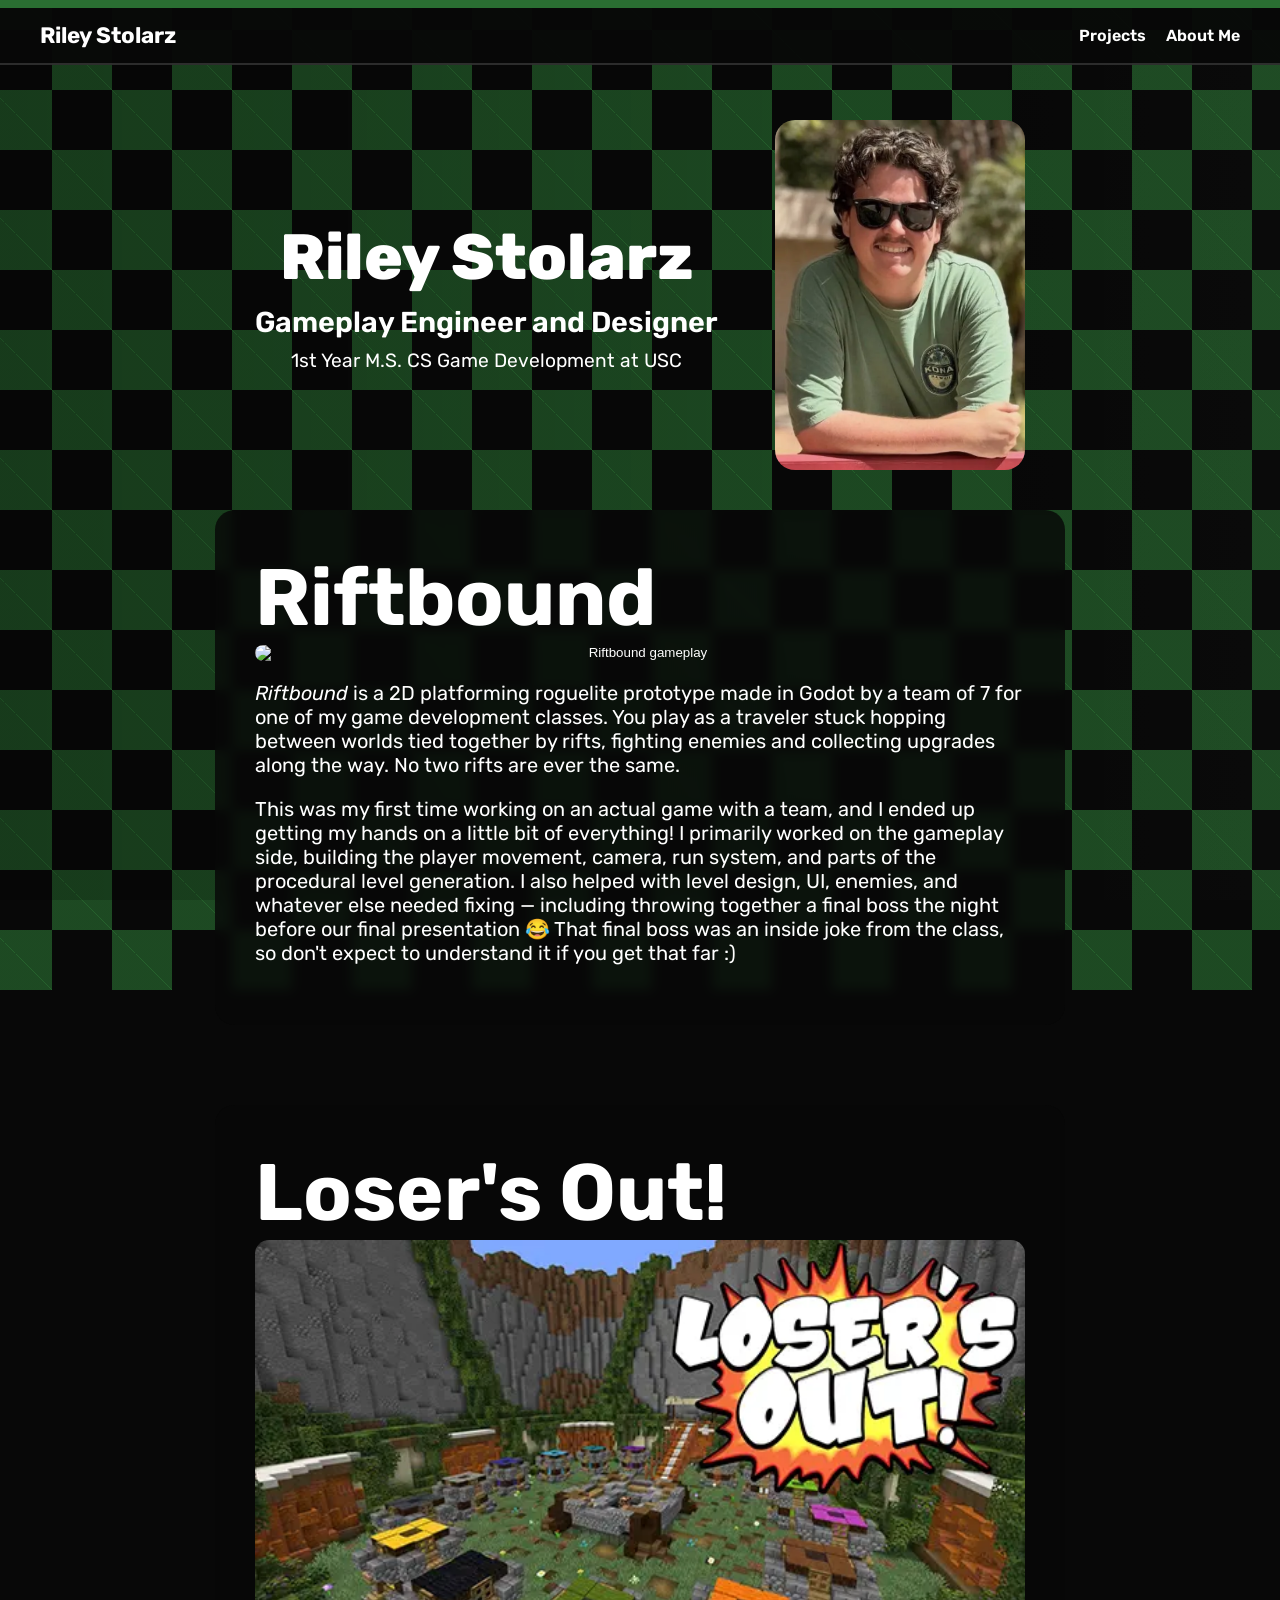
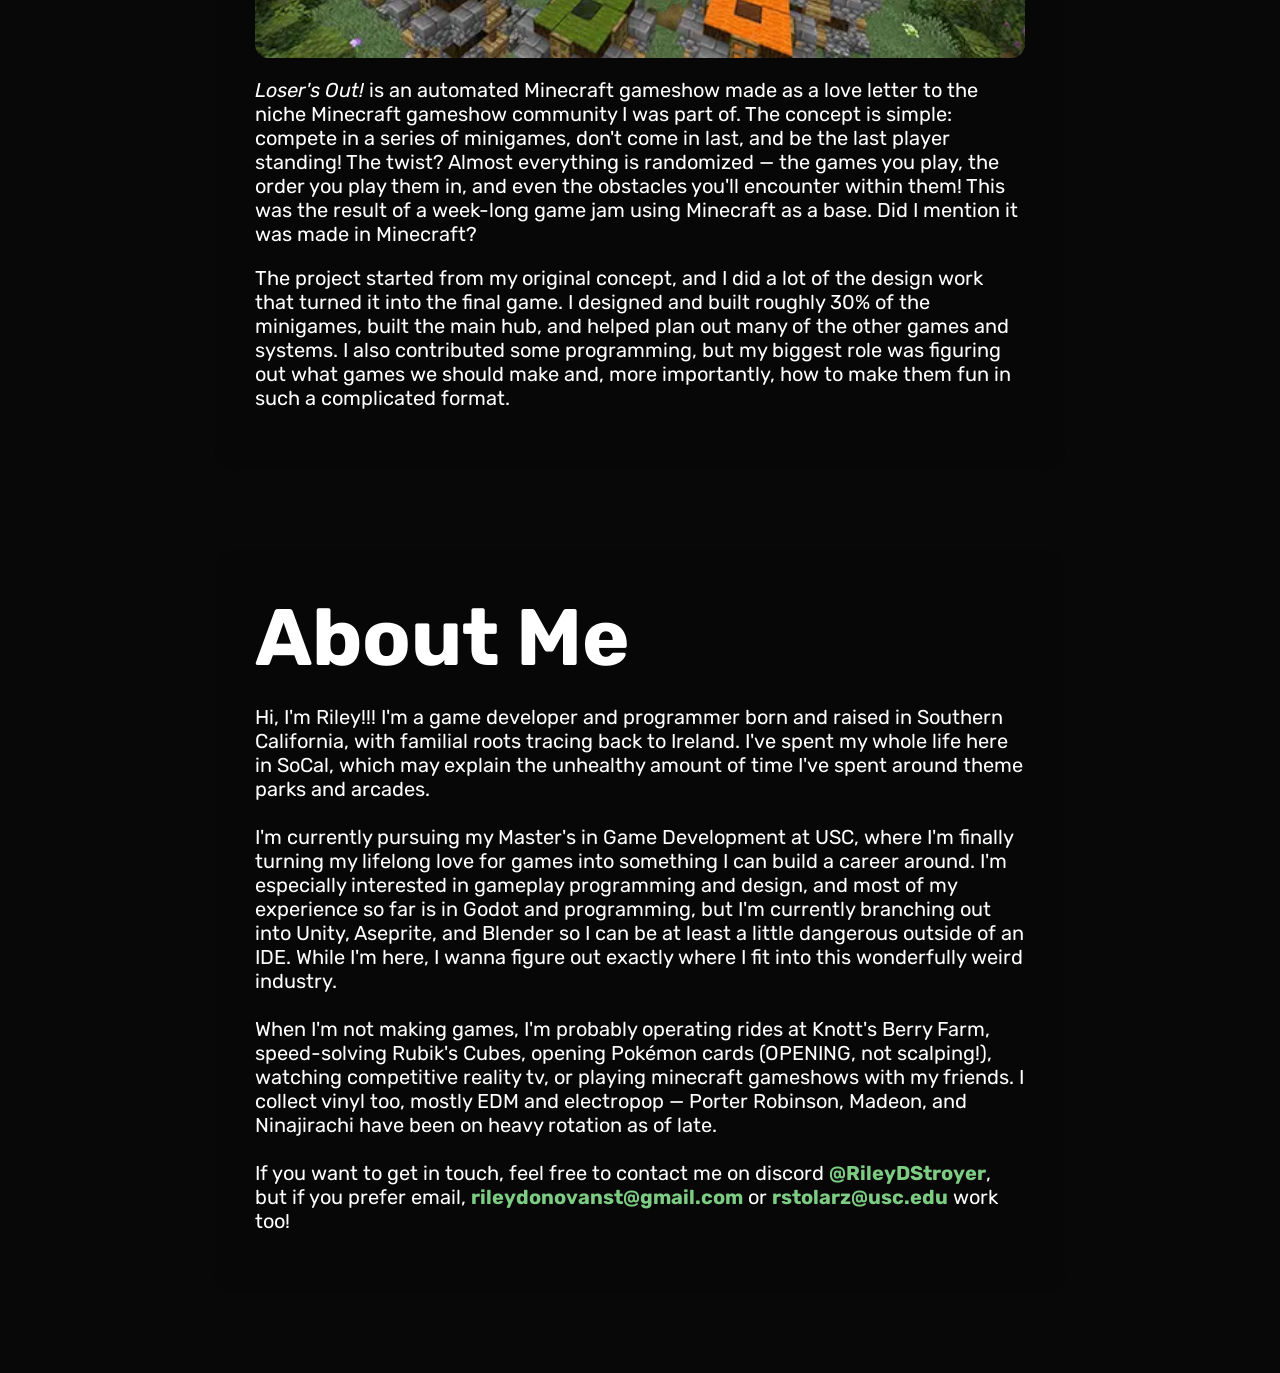
==== index.html @ 898d5536 "Portfolio v1.0 The Start of Something Great." ====
<!DOCTYPE html>
<html lang="en">
<head>
    <meta charset="UTF-8">
    <meta name="viewport" content="width=device-width, initial-scale=1.0">
    <title>Riley Stolarz | Game Developer</title>
    <link rel="icon" type="image/gif" href="images/Cube.gif">
    <link rel="preconnect" href="https://fonts.googleapis.com">
    <link rel="preconnect" href="https://fonts.gstatic.com" crossorigin>
    <link href="https://fonts.googleapis.com/css2?family=Rubik:ital,wght@0,300..900;1,300..900&display=swap" rel="stylesheet">
    <link rel="stylesheet" href="style.css">
</head>
<body>
    <header id="site-header">
    <div class="top-bar">
        <div class="top-bar-name">Riley Stolarz</div>

        <nav>
            <a href="#projects">Projects</a>
            <a href="#about">About Me</a>
        </nav>
    </div>

    <div class="hero-header">
        <div class="hero-text">
            <h1>Riley Stolarz</h1>

            <h2>Gameplay Engineer and Designer</h2>

            <p>
                1st Year M.S. CS Game Development at USC
            </p>
        </div>

        <img
            class="hero-image"
            src="images/RileyPhoto.png"
            alt="Photo of Riley"
        >
    </div>
</header>
    <main>
        <section id="projects">
        <section id="riftbound">
            <h2>Riftbound</h2>
            <div class="project-media" id="riftbound-media">
                <button
                    class="project-image-button"
                    id="riftbound-play"
                    type="button"
                    aria-label="Play Riftbound"
                >
                    <img
                        src="images/RB_GameplayLoopSpeedUp.gif"
                        alt="Riftbound gameplay"
                    >

                    <span class="project-image-overlay">
                        ▶ Play Riftbound
                    </span>
                </button>
            </div>
            <p>
                <em>Riftbound</em> is a 2D platforming roguelite prototype made in
            Godot by a team of 7 for one of my game development classes. 
            You play as a traveler stuck hopping between worlds tied together by rifts,
            fighting enemies and collecting upgrades along the way. No two rifts are ever the same.
            </p>

            <p>
                This was my first time working on an actual game with a team, 
                and I ended up getting my hands on a little bit of everything! 
                I primarily worked on the gameplay side, building the player movement, camera, 
                run system, and parts of the procedural level generation. I also helped with 
                level design, UI, enemies, and whatever else needed fixing — including 
                throwing together a final boss the night before our final presentation 😂
                That final boss was an inside joke from the class, so don't expect to understand it if you get that far :)
            </p>
        </section>
        <section id="losersout">
            <h2>Loser's Out!</h2>
            <a
                class="project-image-button"
                href="https://trial.stickypiston.co/map/losersout"
                target="_blank"
                rel="noopener noreferrer"
                aria-label="Play Loser's Out on StickyPiston"
            >
                <img
                    src="images/losersout.webp"
                    alt="Loser's Out main hub"
                >

                <span class="project-image-overlay">
                    ▶ Play Loser's Out
                </span>
            </a>
            <p>
                <em>Loser's Out!</em> is an automated Minecraft gameshow made as a 
                love letter to the niche Minecraft gameshow community I was part of. 
                The concept is simple: compete in a series of minigames, don't come in last,
                and be the last player standing! The twist? Almost everything is randomized 
                — the games you play, the order you play them in, and even the obstacles you'll 
                encounter within them! This was the result of a week-long game jam using Minecraft
                as a base. Did I mention it was made in Minecraft?
            </p>

            <p>
                The project started from my original concept, and I did a lot of the design 
                work that turned it into the final game. I designed and built roughly 30% 
                of the minigames, built the main hub, and helped plan out many of the other 
                games and systems. I also contributed some programming, but my biggest role 
                was figuring out what games we should make and, more importantly, how to 
                make them fun in such a complicated format.
            </p>
        </section>
        </section>
        <section id="about">
            <h2>About Me</h2>
            <p>Hi, I'm Riley!!! I'm a game developer and programmer born and raised
                in Southern California, with familial roots tracing back to Ireland.
                I've spent my whole life here in SoCal, which may explain the unhealthy
                amount of time I've spent around theme parks and arcades.
                <br><br>
                I'm currently pursuing my Master's in Game Development at USC, where I'm
                finally turning my lifelong love for games into something I can build a career around. 
                I'm especially interested in gameplay programming and design, and most of 
                my experience so far is in Godot and programming, but I'm currently branching out 
                into Unity, Aseprite, and Blender so I can be at least a little dangerous outside of an IDE. 
                While I'm here, I wanna figure out exactly where I fit into this wonderfully weird industry.
                <br><br>
                When I'm not making games, I'm probably operating rides at Knott's Berry Farm,
                speed-solving Rubik's Cubes, opening Pokémon cards (OPENING, not scalping!), 
                watching competitive reality tv, or playing minecraft gameshows with my friends. 
                I collect vinyl too, mostly EDM and electropop — Porter Robinson, Madeon, and 
                Ninajirachi have been on heavy rotation as of late.
                <br><br>
                If you want to get in touch, feel free to contact me on discord 
                <span class="contact">@RileyDStroyer</span>,
                but if you prefer email, 
                <a class="contact" href="mailto:rileydonovanst@gmail.com">rileydonovanst@gmail.com</a> or 
                <a class="contact" href="mailto:rstolarz@usc.edu">rstolarz@usc.edu</a> 
                work too!
            </p>
        </section>
    </main>
    <script src="script.js"></script>
</body>
</html>
---- style.css ----
#riftbound iframe {
    display: block;
    max-width: 100%;
    margin: 20px auto;
    border: none;
}

body {
    margin: 0;
    min-height: 100vh;
    color: white;
    background: #080808;
    font-family: "Rubik", sans-serif;
    font-weight: 400;
    font-size: 1.25rem;
}

h1 {
    font-weight: 800;
    font-size: 5rem;
    align-self: center;
}

h2 {
    font-weight: 700;
    font-size: 5rem;
    align-self: center;
    margin: 0;
}

#site-header {
    position: relative;
}

.top-bar {
    position: fixed;
    top: 0;
    left: 0;
    right: 0;

    z-index: 1000;

    display: flex;
    justify-content: space-between;
    align-items: center;

    padding: 14px 40px;

    background: rgba(8, 8, 8, 0.95);
    border-top: 8px solid #2a6e32;
    border-bottom: 2px solid rgba(255, 255, 255, 0.15);
}

.top-bar-name {
    font-size: 1.4rem;
    font-weight: 700;
}

.top-bar nav {
    display: flex;
    gap: 20px;
}

.top-bar nav a {
    color: white;
    text-decoration: none;

    font-weight: 600;
    font-size: 1rem;
}

.hero-header {
    max-width: 850px;
    width: calc(100% - 80px);
    margin: 80px auto 0;
    padding: 40px;

    display: flex;
    justify-content: space-between;
    align-items: center;
    gap: 50px;

    box-sizing: border-box;
}

.hero-text {
    margin: 0;
    text-align: center;
}

.hero-text h1 {
    margin: 0 0 10px;

    font-size: 4rem;
    font-weight: 800;
}

.hero-text h2 {
    margin: 0 0 10px;

    font-size: 1.8rem;
    font-weight: 600;
}

.hero-text p {
    margin: 0;

    font-size: 1.2rem;
}

.hero-image {
    width: 250px;
    height: 350px;

    object-fit: cover;
    border-radius: 20px;

    margin: 0;
}

body::before {
    content: "";
    position: fixed;
    inset: -10%;

    background-image:
        linear-gradient(
            45deg,
            rgba(42, 110, 50, 0.65) 25%,
            transparent 25%,
            transparent 75%,
            rgba(42, 110, 50, 0.65) 75%
        ),
        linear-gradient(
            45deg,
            rgba(42, 110, 50, 0.65) 25%,
            transparent 25%,
            transparent 75%,
            rgba(42, 110, 50, 0.65) 75%
        );

    background-size: 120px 120px;
    background-position: 0 0, 60px 60px;

    z-index: -1;

    animation: checker-wave 8s ease-in-out infinite alternate;
}

body::after {
    content: "";
    position: fixed;
    inset: 0;

    background:
        linear-gradient(
            90deg,
            rgba(0, 0, 0, 0.20),
            transparent 25%,
            rgba(255, 255, 255, 0.04) 50%,
            transparent 75%,
            rgba(0, 0, 0, 0.20)
        );

    background-size: 300% 100%;
    animation: light-wave 7s ease-in-out infinite;

    pointer-events: none;
    z-index: -1;
}

@keyframes checker-wave {
    0% {
        transform:
            translate3d(-1%, 0, 0)
            skewY(-1deg)
            scale(1.05);
    }

    50% {
        transform:
            translate3d(1%, -0.5%, 0)
            skewY(1deg)
            scale(1.06);
    }

    100% {
        transform:
            translate3d(-0.5%, 0.5%, 0)
            skewY(-0.5deg)
            scale(1.05);
    }
}

@keyframes light-wave {
    0% {
        background-position: 0% 0%;
    }

    50% {
        background-position: 100% 0%;
    }

    100% {
        background-position: 0% 0%;
    }
}

#riftbound, #losersout, #about {
    max-width: 850px;
    width: calc(100% - 80px);
    margin: 80px auto;
    padding: 40px;

    background: rgba(8, 8, 8, 0.82);
    border-radius: 20px;
    backdrop-filter: blur(6px);

    box-sizing: border-box;
}

#riftbound {
    margin-top: 0;
}

.project-media {
    width: 100%;
}

.project-image-button {
    position: relative;
    display: block;
    width: 100%;
    padding: 0;

    border: none;
    background: none;
    cursor: pointer;

    overflow: hidden;
    border-radius: 14px;

    text-decoration: none;
    color: white;
}

.project-image-button img {
    display: block;
    width: 100%;
    height: auto;
}

.project-image-overlay {
    position: absolute;
    inset: 0;

    display: flex;
    align-items: center;
    justify-content: center;

    font-size: 2rem;
    font-weight: bold;

    background: rgba(0, 0, 0, 0.45);
    opacity: 0;

    transition: opacity 0.2s ease;
}

.project-image-button:hover .project-image-overlay {
    opacity: 1;
}

.riftbound-game {
    display: block;

    width: 100%;
    aspect-ratio: 16 / 9;

    border: none;
    border-radius: 14px;

    background: black;
}

.contact {
    color: #7dcc83;
    font-weight: 700;
    text-decoration: none;
}

a.contact:hover {
    text-decoration: underline;
}

nav a:hover {
    text-decoration: underline;
}
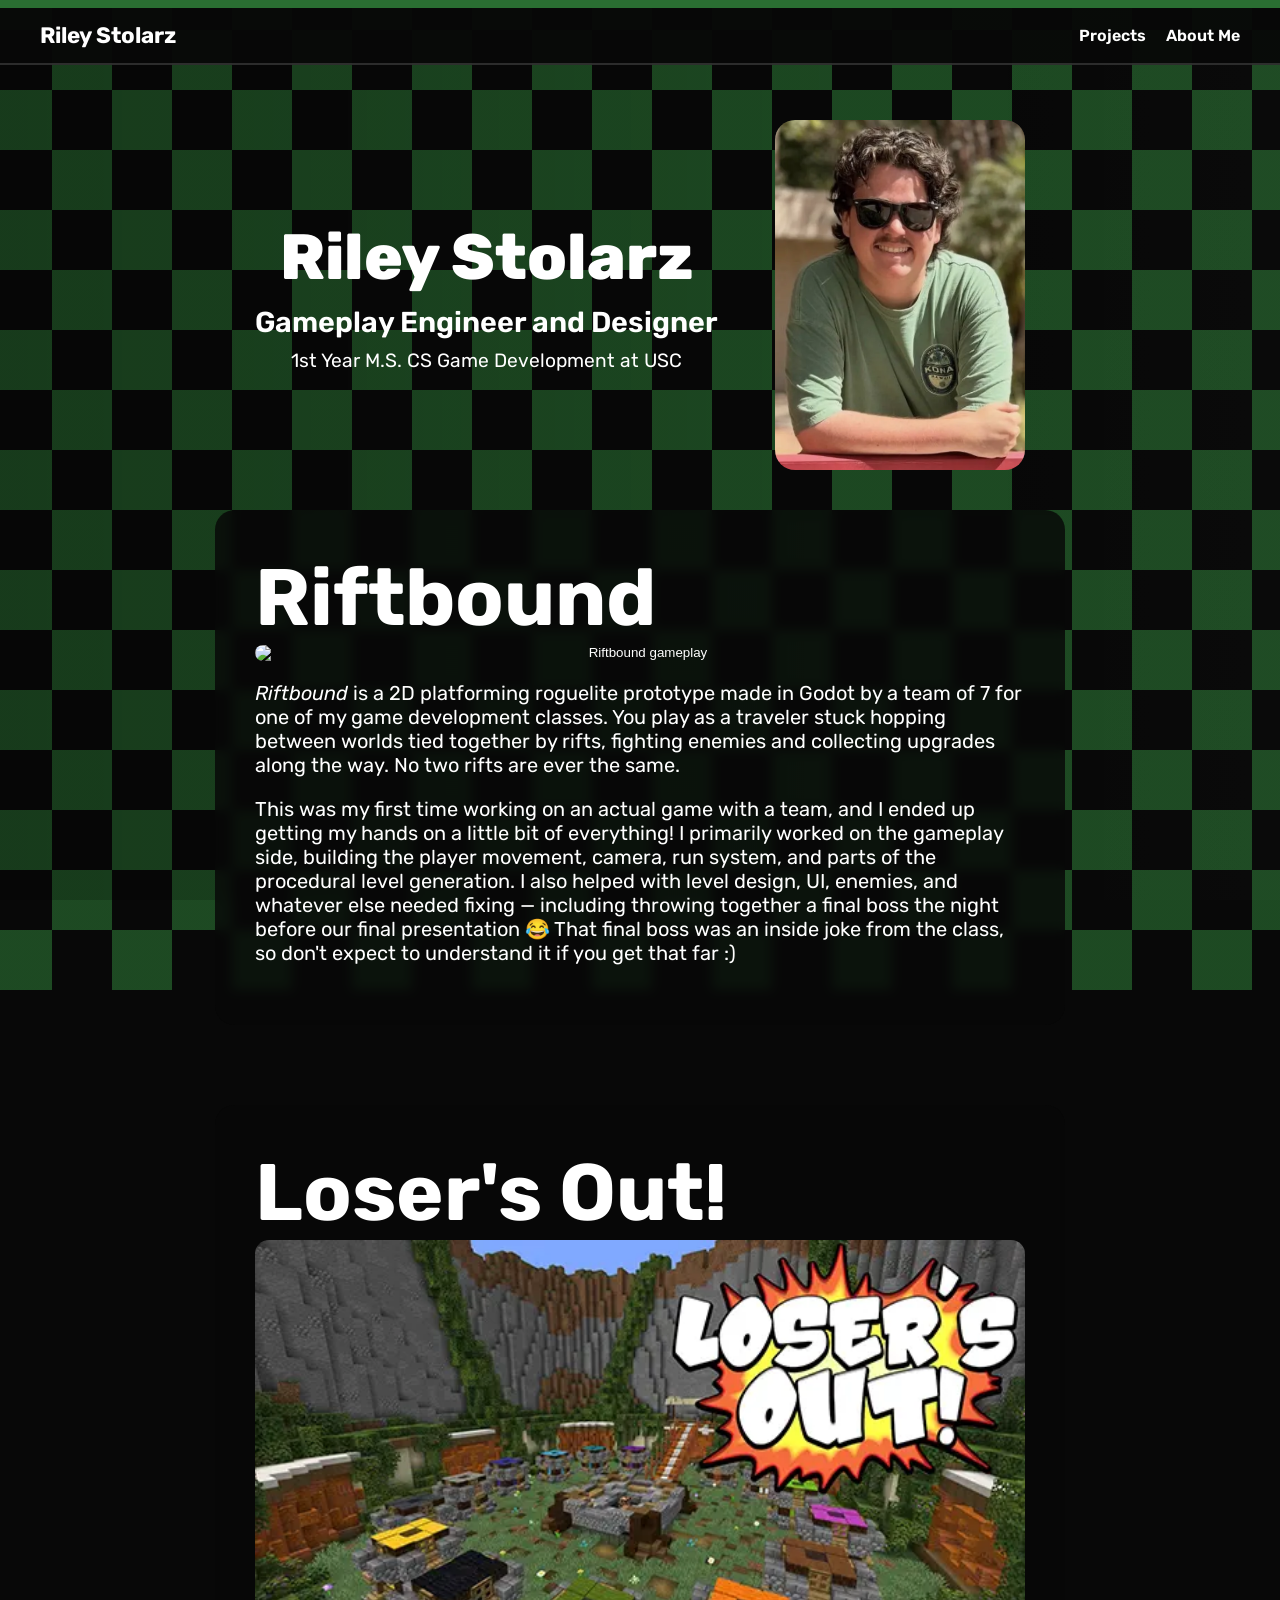
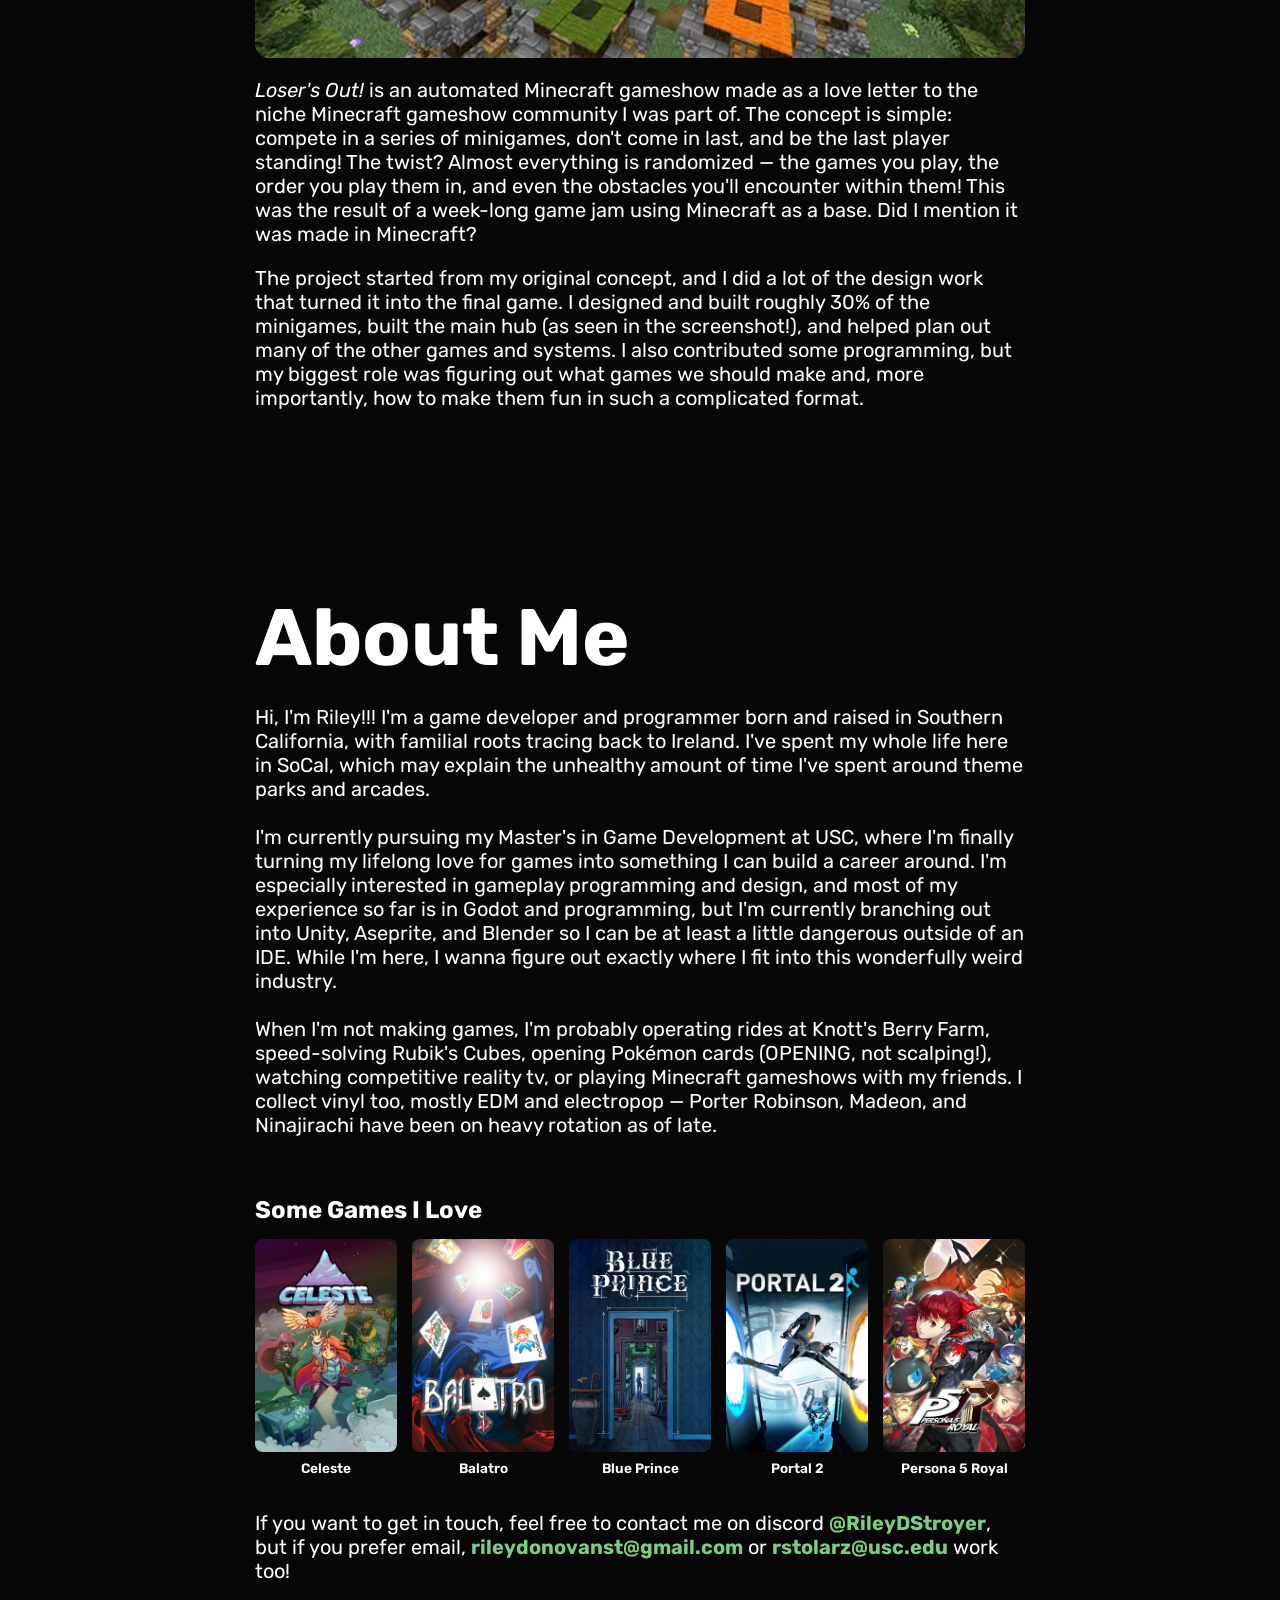
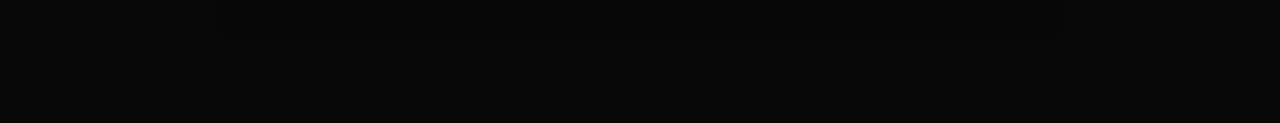
==== commit 044f0e0f: "Fixed Graphic Glitch w/ Background Also added a "Some Games I Love" section to give an idea what kin" ====
--- a/index.html
+++ b/index.html
@@ -108,10 +108,10 @@
             <p>
                 The project started from my original concept, and I did a lot of the design 
                 work that turned it into the final game. I designed and built roughly 30% 
-                of the minigames, built the main hub, and helped plan out many of the other 
-                games and systems. I also contributed some programming, but my biggest role 
-                was figuring out what games we should make and, more importantly, how to 
-                make them fun in such a complicated format.
+                of the minigames, built the main hub (as seen in the screenshot!), and helped 
+                plan out many of the other games and systems. I also contributed some programming, 
+                but my biggest role was figuring out what games we should make and, more importantly, 
+                how to make them fun in such a complicated format.
             </p>
         </section>
         </section>
@@ -131,10 +131,46 @@
                 <br><br>
                 When I'm not making games, I'm probably operating rides at Knott's Berry Farm,
                 speed-solving Rubik's Cubes, opening Pokémon cards (OPENING, not scalping!), 
-                watching competitive reality tv, or playing minecraft gameshows with my friends. 
+                watching competitive reality tv, or playing Minecraft gameshows with my friends. 
                 I collect vinyl too, mostly EDM and electropop — Porter Robinson, Madeon, and 
                 Ninajirachi have been on heavy rotation as of late.
                 <br><br>
+                <div class="game-shelf">
+            <h3>Some Games I Love</h3>
+
+            <div class="game-shelf-row">
+                <div class="game">
+                    <img src="images/games/Celeste.jpg" alt="Celeste">
+                    <span>Celeste</span>
+                </div>
+
+                <div class="game">
+                    <img src="images/games/Balatro.jpg" alt="Balatro">
+                    <span>Balatro</span>
+                </div>
+
+                <div class="game">
+                    <img src="images/games/BluePrince.jpg" alt="Blue Prince">
+                    <span>Blue Prince</span>
+                </div>
+
+                <div class="game">
+                    <img src="images/games/Portal2.png" alt="Portal 2">
+                    <span>Portal 2</span>
+                </div>
+
+                <div class="game">
+                    <img src="images/games/Persona5Royal.png" alt="Persona 5 Royal">
+                    <span>Persona 5 Royal</span>
+                </div>
+            </div>
+        </div>
+                
+                
+                
+                
+                
+                
                 If you want to get in touch, feel free to contact me on discord 
                 <span class="contact">@RileyDStroyer</span>,
                 but if you prefer email, 
--- a/style.css
+++ b/style.css
@@ -124,23 +124,14 @@
     inset: -10%;
 
     background-image:
-        linear-gradient(
-            45deg,
-            rgba(42, 110, 50, 0.65) 25%,
-            transparent 25%,
-            transparent 75%,
-            rgba(42, 110, 50, 0.65) 75%
-        ),
-        linear-gradient(
-            45deg,
-            rgba(42, 110, 50, 0.65) 25%,
-            transparent 25%,
-            transparent 75%,
-            rgba(42, 110, 50, 0.65) 75%
-        );
+    conic-gradient(
+        rgba(42, 110, 50, 0.65) 25%,
+        transparent 0 50%,
+        rgba(42, 110, 50, 0.65) 0 75%,
+        transparent 0
+    );
 
     background-size: 120px 120px;
-    background-position: 0 0, 60px 60px;
 
     z-index: -1;
 
@@ -295,4 +286,41 @@
 
 nav a:hover {
     text-decoration: underline;
+}
+
+.game-shelf {
+    margin: 35px 0;
+}
+
+.game-shelf h3 {
+    margin-bottom: 15px;
+    font-size: 1.5rem;
+}
+
+.game-shelf-row {
+    display: flex;
+    gap: 15px;
+}
+
+.game {
+    flex: 1;
+    min-width: 0;
+    text-align: center;
+}
+
+.game img {
+    display: block;
+    width: 100%;
+    aspect-ratio: 2 / 3;
+    object-fit: cover;
+
+    border-radius: 8px;
+}
+
+.game span {
+    display: block;
+    margin-top: 8px;
+
+    font-size: 0.85rem;
+    font-weight: 600;
 }
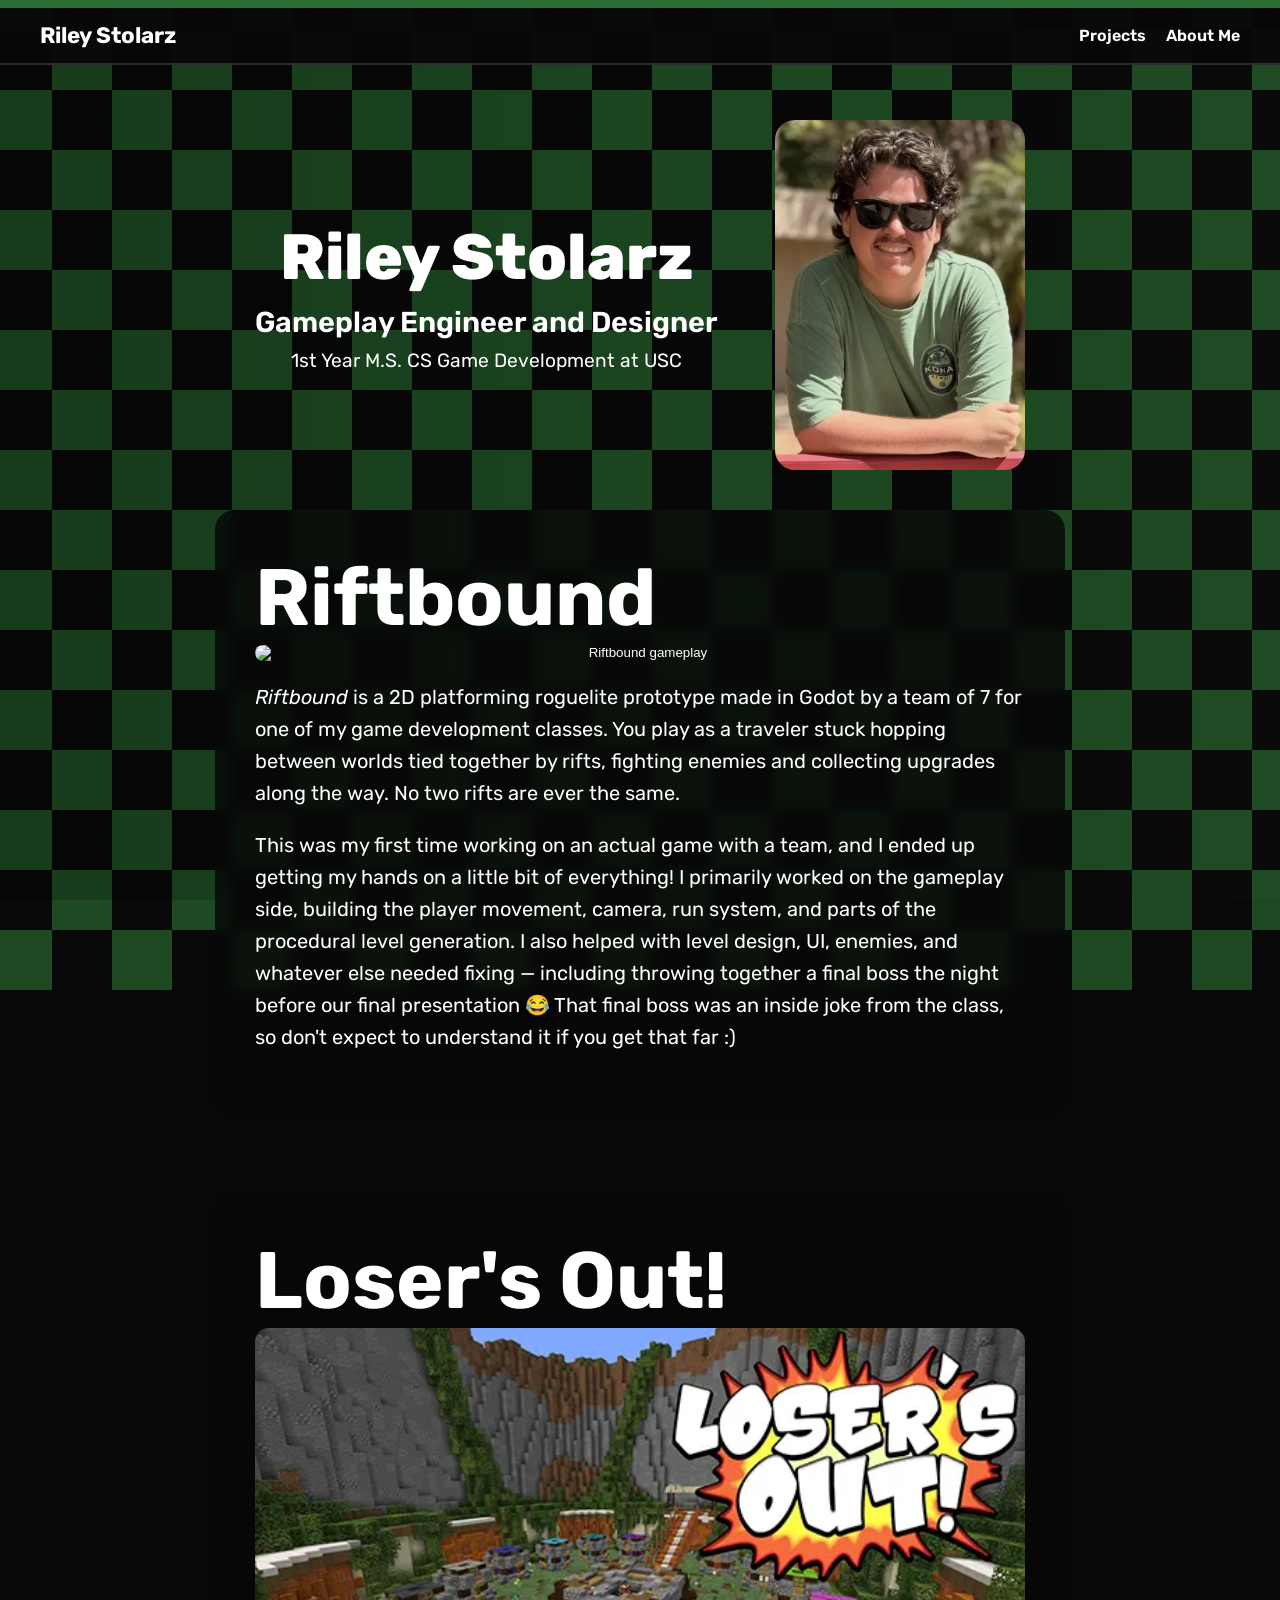
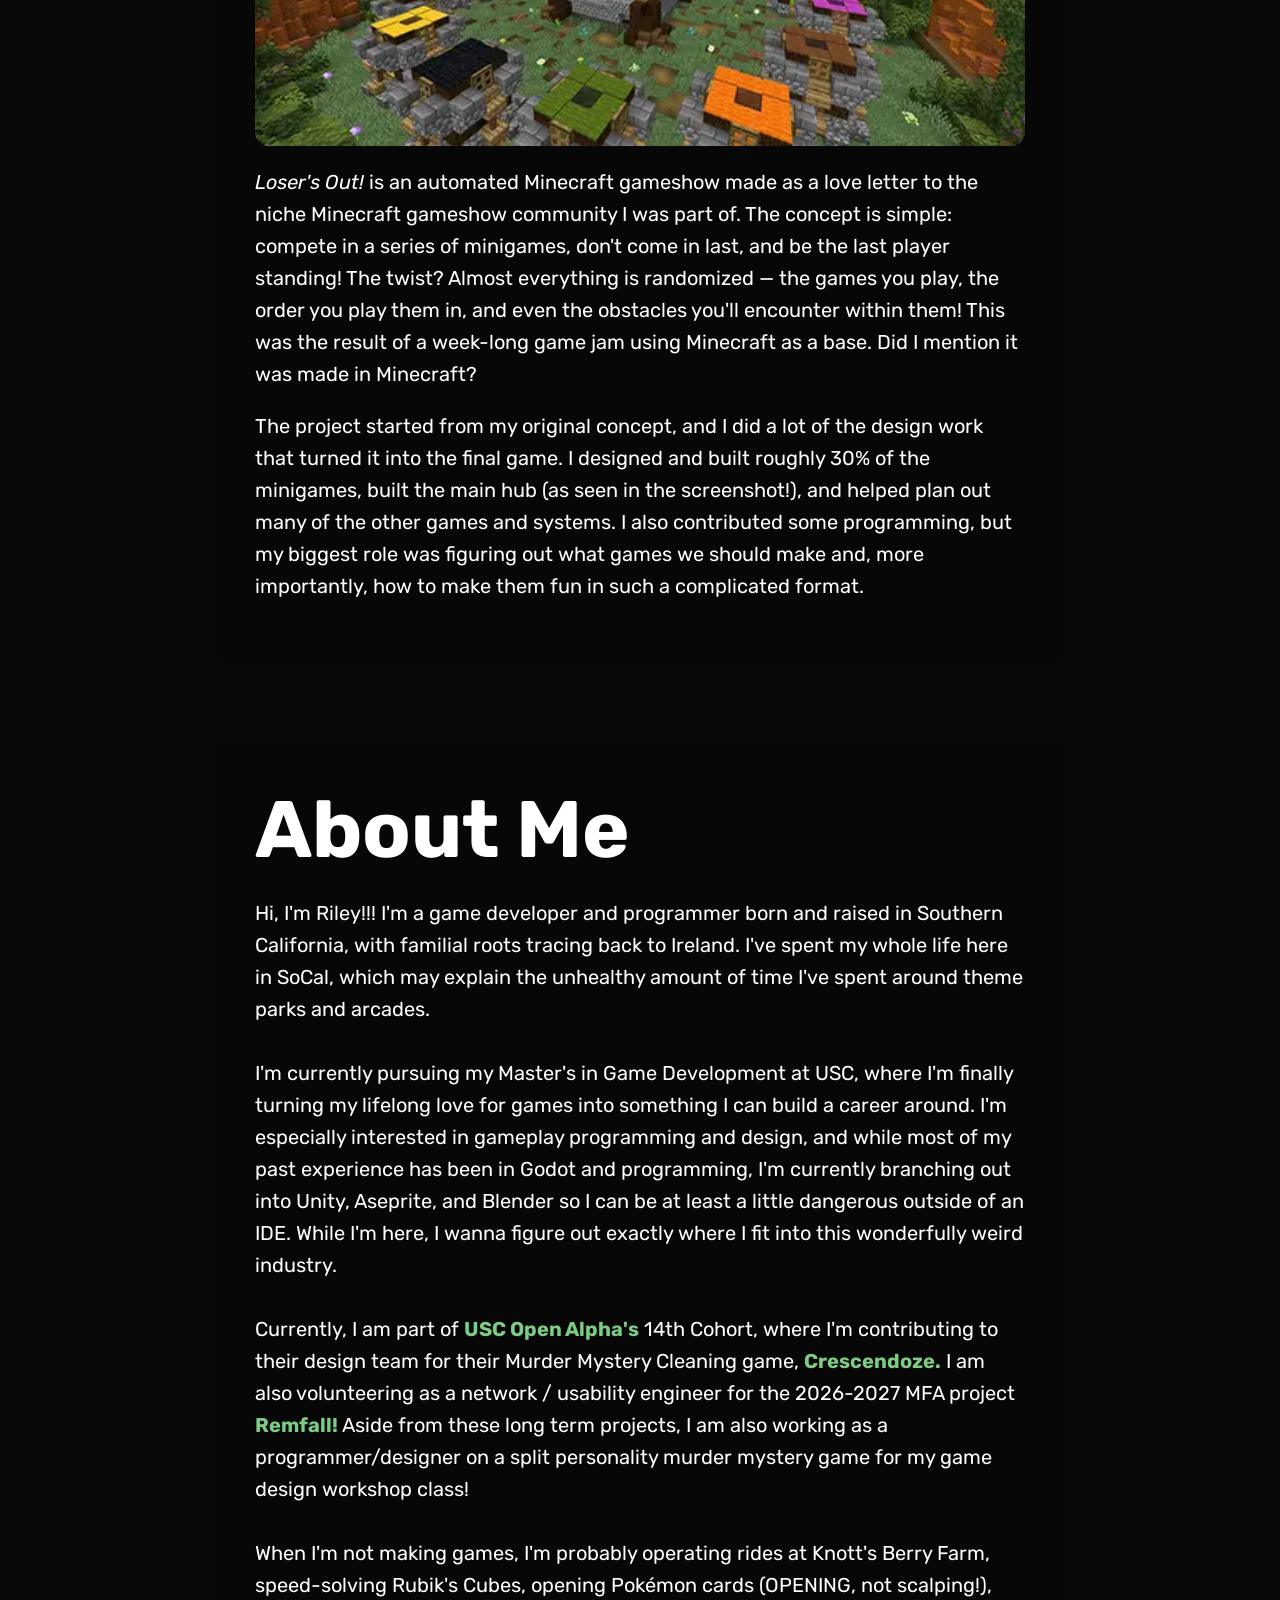
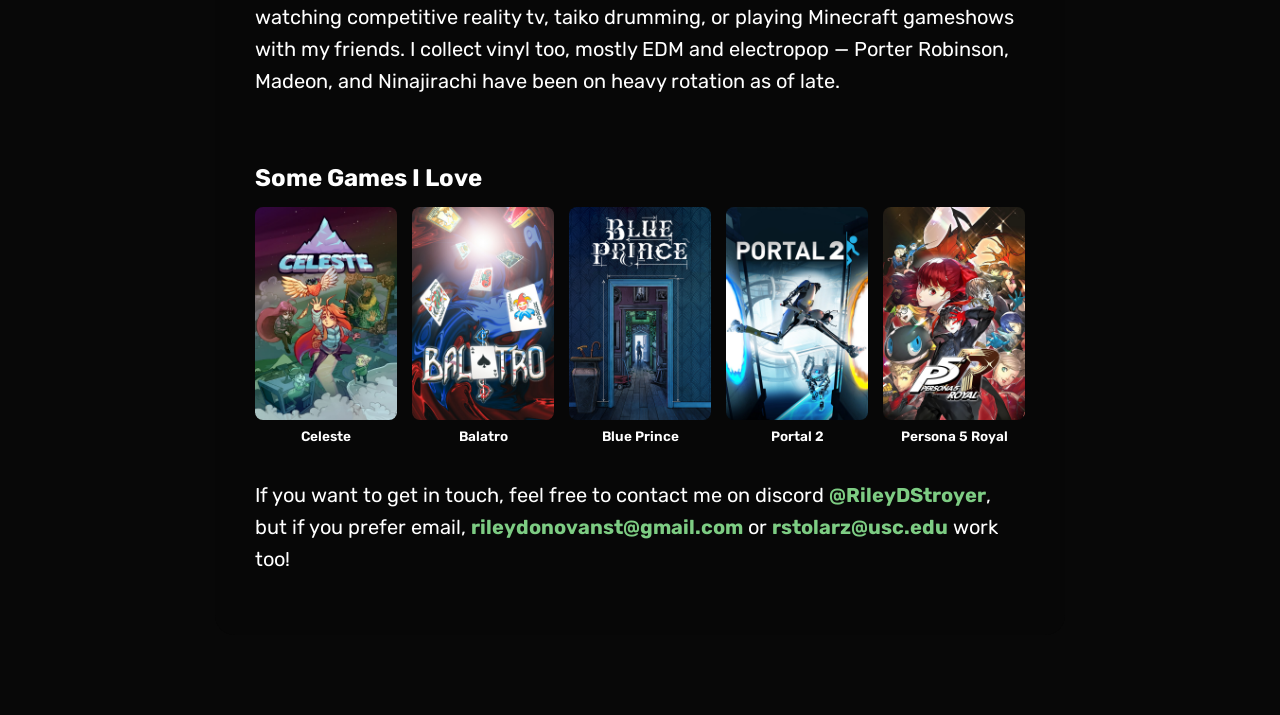
==== commit c473d23d: "Added Current Projects to About Me Remfall, Crescendoze + 1 Untitled Narrative Game" ====
--- a/index.html
+++ b/index.html
@@ -124,14 +124,20 @@
                 <br><br>
                 I'm currently pursuing my Master's in Game Development at USC, where I'm
                 finally turning my lifelong love for games into something I can build a career around. 
-                I'm especially interested in gameplay programming and design, and most of 
-                my experience so far is in Godot and programming, but I'm currently branching out 
+                I'm especially interested in gameplay programming and design, and while most of 
+                my past experience has been in Godot and programming, I'm currently branching out 
                 into Unity, Aseprite, and Blender so I can be at least a little dangerous outside of an IDE. 
                 While I'm here, I wanna figure out exactly where I fit into this wonderfully weird industry.
                 <br><br>
+                Currently, I am part of <a class="contact" href="https://openalphausc.weebly.com/">USC Open Alpha's</a> 
+                14th Cohort, where I'm contributing to their design team for their Murder Mystery Cleaning game, <span class="contact">Crescendoze.</span>
+                I am also volunteering as a network / usability engineer for the 2026-2027 MFA project 
+                <span class="contact">Remfall!</span> Aside from these long term projects, I am also working as a programmer/designer on a 
+                split personality murder mystery game for my game design workshop class!
+                <br><br>
                 When I'm not making games, I'm probably operating rides at Knott's Berry Farm,
                 speed-solving Rubik's Cubes, opening Pokémon cards (OPENING, not scalping!), 
-                watching competitive reality tv, or playing Minecraft gameshows with my friends. 
+                watching competitive reality tv, taiko drumming, or playing Minecraft gameshows with my friends. 
                 I collect vinyl too, mostly EDM and electropop — Porter Robinson, Madeon, and 
                 Ninajirachi have been on heavy rotation as of late.
                 <br><br>
@@ -165,12 +171,12 @@
                 </div>
             </div>
         </div>
+               </p> 
                 
                 
                 
                 
-                
-                
+            <p>    
                 If you want to get in touch, feel free to contact me on discord 
                 <span class="contact">@RileyDStroyer</span>,
                 but if you prefer email, 
--- a/style.css
+++ b/style.css
@@ -199,7 +199,7 @@
 
 #riftbound, #losersout, #about {
     max-width: 850px;
-    width: calc(100% - 80px);
+    width: calc(100% - 2rem);
     margin: 80px auto;
     padding: 40px;
 
@@ -323,4 +323,39 @@
 
     font-size: 0.85rem;
     font-weight: 600;
-}+}
+
+/* Responsive adjustments for smaller screens */
+@media (max-width: 768px) {
+    .hero-header {
+        flex-direction: column;
+        align-items: center;
+        gap: 30px;
+    }
+
+    .hero-image {
+        width: 200px;
+        height: 280px;
+    }
+
+    #riftbound, #losersout, #about {
+        padding: 20px;
+    }
+}
+
+
+#riftbound p,
+#losersout p,
+#about p {
+    font-size: clamp(0.5rem, 2.2vw, 1.25rem);
+    line-height: 1.6;
+}
+
+#riftbound h2,
+#losersout h2,
+#about h2 {
+    font-weight: 700;
+    font-size: clamp(1.5rem, 10vw, 5rem);
+    align-self: center;
+    margin: 0;
+}
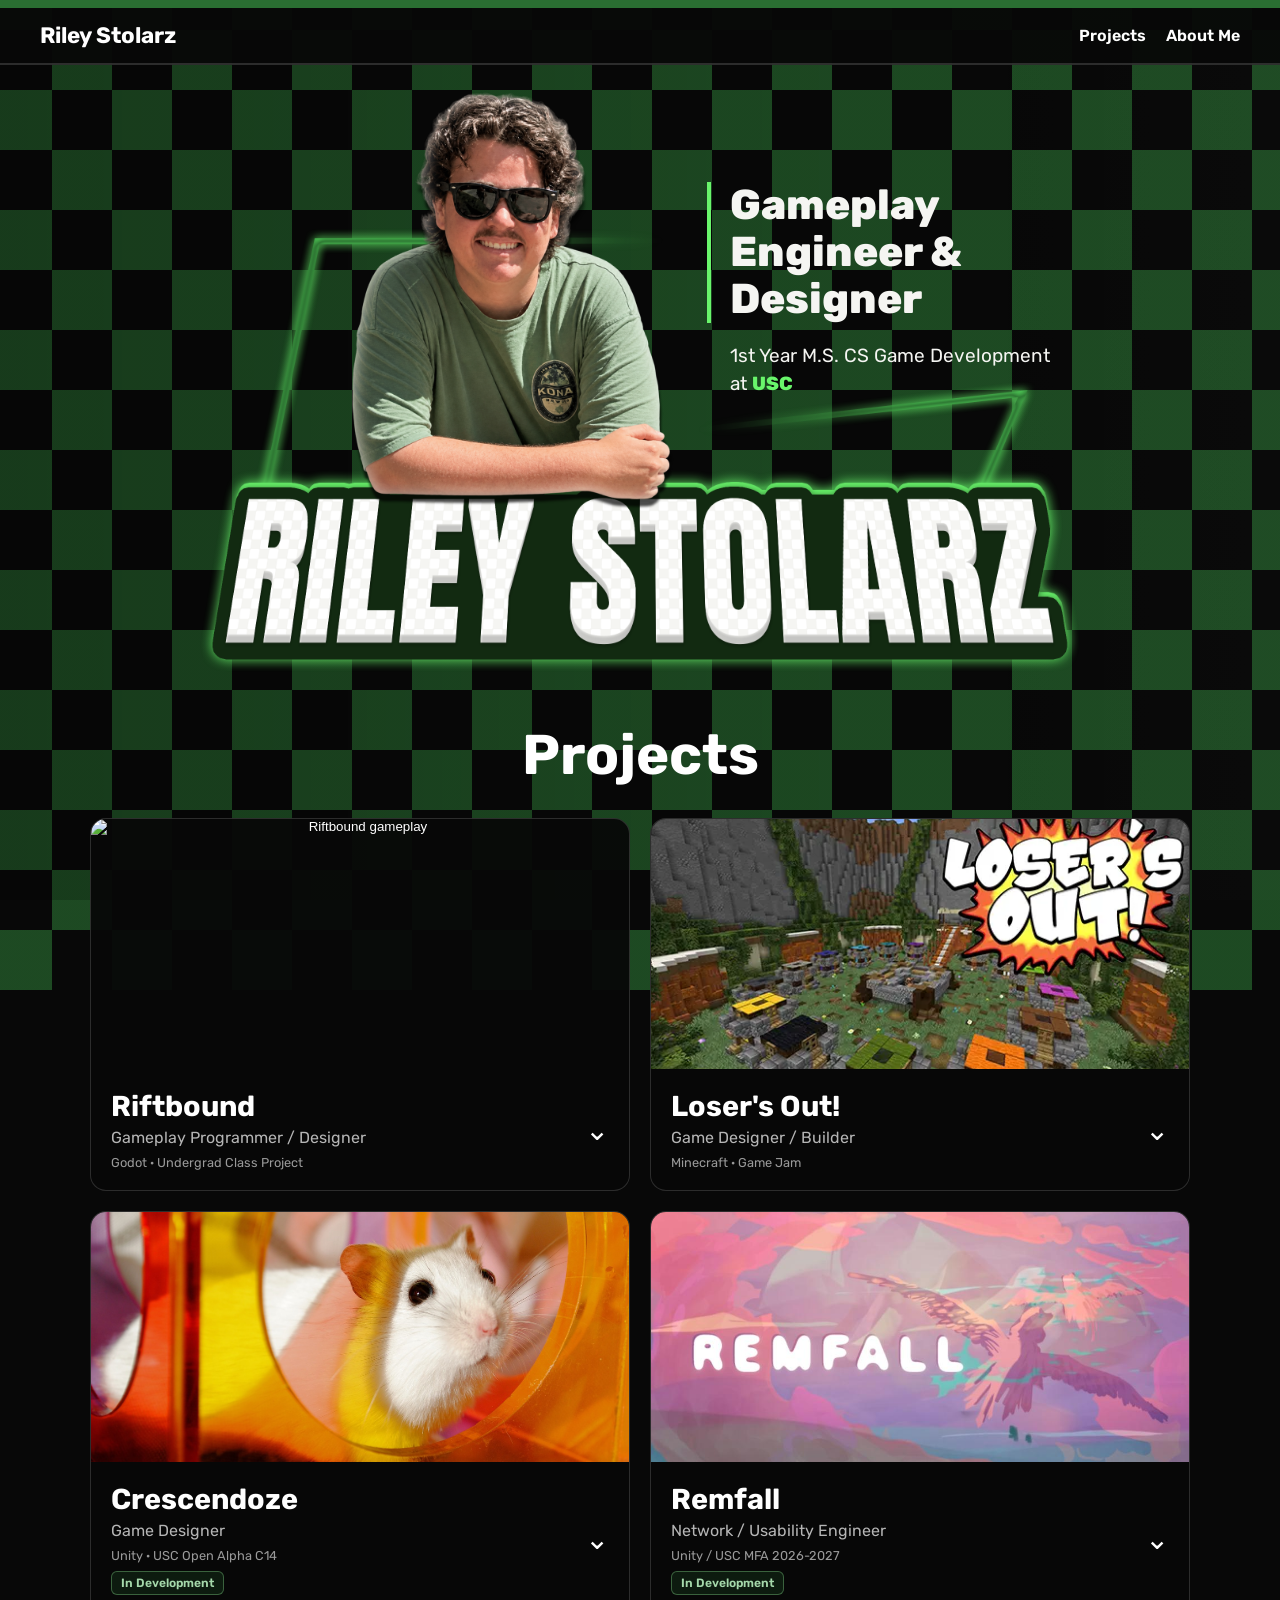
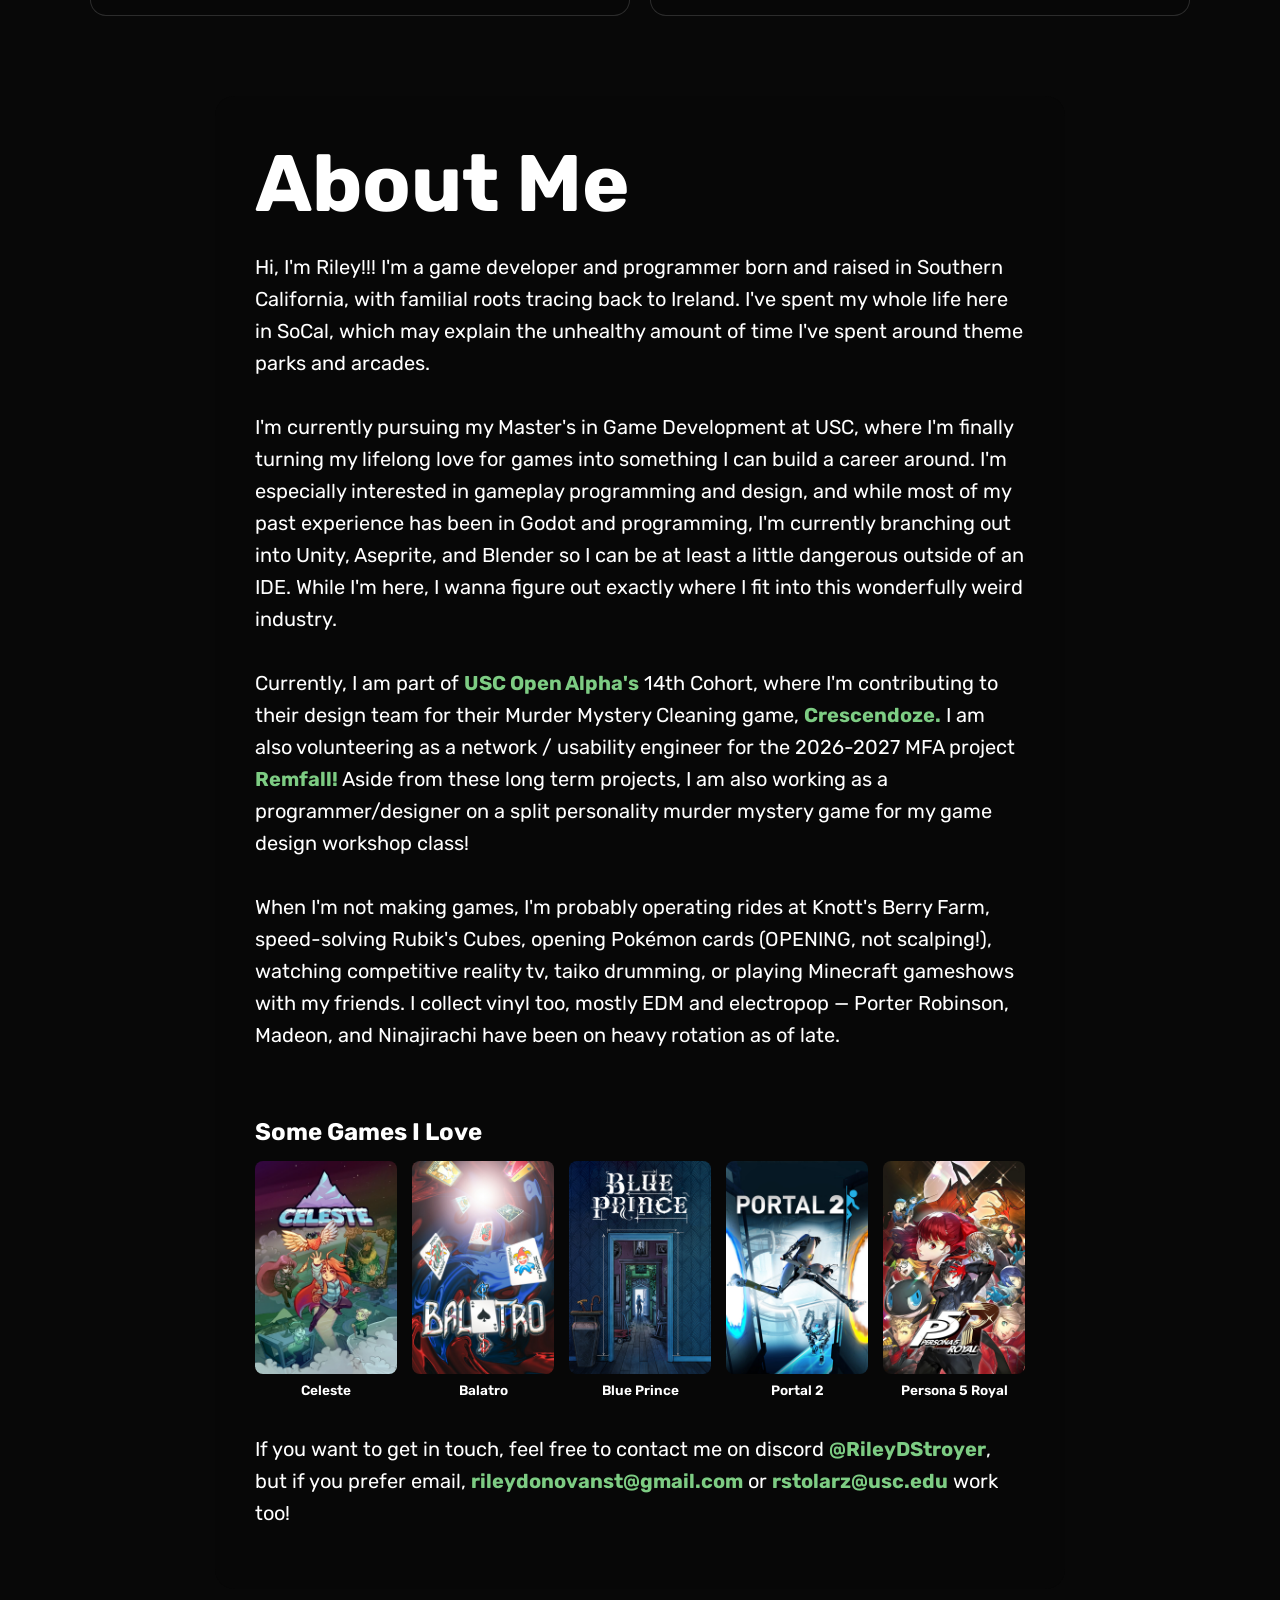
==== commit 4f892e86: "Header + Project Overhaul New Header, New Project Card Format, Crescendoze & Remfall given dedicated" ====
--- a/index.html
+++ b/index.html
@@ -22,99 +22,490 @@
     </div>
 
     <div class="hero-header">
-        <div class="hero-text">
-            <h1>Riley Stolarz</h1>
-
-            <h2>Gameplay Engineer and Designer</h2>
-
-            <p>
-                1st Year M.S. CS Game Development at USC
+        <img
+            class="hero-artwork"
+            src="images/RileyHero.png"
+            alt="Riley Stolarz leaning on a 3D nameplate"
+        >
+
+        <div class="hero-info">
+            <div class="hero-role">
+                <h2>Gameplay<br>Engineer &amp;<br>Designer</h2>
+            </div>
+
+            <p class="hero-education">
+                1st Year M.S. CS Game Development<br>
+                at <strong>USC</strong>
             </p>
         </div>
-
-        <img
-            class="hero-image"
-            src="images/RileyPhoto.png"
-            alt="Photo of Riley"
-        >
     </div>
-</header>
+    </header>
     <main>
+        <!-- PROJECTS -->
+
         <section id="projects">
-        <section id="riftbound">
-            <h2>Riftbound</h2>
-            <div class="project-media" id="riftbound-media">
+            <h2 class="projects-heading">Projects</h2>
+
+            <div class="project-grid">
+
+                <!-- #region RIFTBOUND -->
+
+                <article class="project-card" id="riftbound">
+
+                    <button
+                        class="project-toggle"
+                        type="button"
+                        aria-expanded="false"
+                        aria-controls="riftbound-details"
+                    >
+                        <div class="project-card-info">
+                            <div>
+                                <h3>Riftbound</h3>
+                                <p>Gameplay Programmer / Designer</p>
+                                <span class="project-meta">Godot · Undergrad Class Project</span>
+                            </div>
+
+                            <span class="project-chevron" aria-hidden="true">⌄</span>
+                        </div>
+                    </button>
+
+                    <div class="project-showcase">
+
+                        <div class="project-media" id="riftbound-media">
+                            <button
+                                class="project-image-button"
+                                id="riftbound-play"
+                                type="button"
+                                aria-label="Play Riftbound"
+                            >
+                                <img
+                                    src="images/RB_GameplayLoopSpeedUp.gif"
+                                    alt="Riftbound gameplay"
+                                >
+
+                                <span class="project-image-overlay">
+                                    ▶ Play Riftbound
+                                </span>
+                            </button>
+                        </div>
+
+                        <div class="project-details" id="riftbound-details">
+                            <div class="project-details-inner">
+                                <div class="project-description">
+
+                                    <h4>About the Game</h4>
+
+                                    <p>
+                                        <em>Riftbound</em> is a 2D platforming
+                                        roguelite prototype made in Godot by
+                                        a team of 7 for one of my game
+                                        development classes.
+                                        You play as a traveler stuck hopping
+                                        between worlds tied together by rifts,
+                                        fighting enemies and collecting
+                                        upgrades along the way.
+                                        No two rifts are ever the same.
+                                    </p>
+
+                                    <h4>My Contributions</h4>
+
+                                    <p>
+                                        This was my first time working on an
+                                        actual game with a team, and I ended
+                                        up getting my hands on a little bit
+                                        of everything!
+                                    </p>
+
+                                    <p>
+                                        I primarily worked on the gameplay
+                                        side, building the player movement,
+                                        camera, run system, and parts of the
+                                        procedural level generation.
+                                        I also helped with level design,
+                                        UI, enemies, and whatever else
+                                        needed fixing — including throwing
+                                        together a final boss the night
+                                        before our final presentation 😂
+                                    </p>
+
+                                    <p>
+                                        That final boss was an inside joke
+                                        from the class, so don't expect to
+                                        understand it if you get that far :)
+                                    </p>
+
+                                </div>
+                            </div>
+                        </div>
+
+                    </div>
+                </article>
+                <!-- #endregion -->
+
+                <!-- #region LOSER'S OUT -->
+
+                <article class="project-card" id="losersout">
+
+                    <button
+                        class="project-toggle"
+                        type="button"
+                        aria-expanded="false"
+                        aria-controls="losersout-details"
+                    >
+                        <div class="project-card-info">
+                            <div>
+                                <h3>Loser's Out!</h3>
+                                <p>Game Designer / Builder</p>
+                                <span class="project-meta">Minecraft · Game Jam</span>
+                            </div>
+
+                            <span class="project-chevron" aria-hidden="true">⌄</span>
+                        </div>
+                    </button>
+
+                    <div class="project-showcase">
+
+                        <div class="project-media">
+                            <a
+                                class="project-image-button"
+                                href="https://trial.stickypiston.co/map/losersout"
+                                target="_blank"
+                                rel="noopener noreferrer"
+                                aria-label="Play Loser's Out on StickyPiston"
+                            >
+                                <img
+                                    src="images/losersout.webp"
+                                    alt="Loser's Out main hub"
+                                >
+
+                                <span class="project-image-overlay">
+                                    ▶ Play Loser's Out
+                                </span>
+                            </a>
+                        </div>
+
+                        <div class="project-details" id="losersout-details">
+                            <div class="project-details-inner">
+                                <div class="project-description">
+
+                                    <h4>About the Game</h4>
+
+                                    <p>
+                                        <em>Loser's Out!</em> is an automated
+                                        Minecraft gameshow made as a love
+                                        letter to the niche Minecraft
+                                        gameshow community I was part of.
+                                    </p>
+
+                                    <p>
+                                        The concept is simple: compete in
+                                        a series of minigames, don't come
+                                        in last, and be the last player
+                                        standing!
+                                        The twist? Almost everything is
+                                        randomized — the games you play,
+                                        the order you play them in, and
+                                        even the obstacles you'll
+                                        encounter within them!
+                                    </p>
+
+                                    <p>
+                                        This was the result of a week-long
+                                        game jam using Minecraft as a base.
+                                        Did I mention it was made in
+                                        Minecraft?
+                                    </p>
+
+                                    <h4>My Contributions</h4>
+
+                                    <p>
+                                        The project started from my original
+                                        concept, and I did a lot of the
+                                        design work that turned it into
+                                        the final game.
+                                    </p>
+
+                                    <p>
+                                        I designed and built roughly 30%
+                                        of the minigames, built the main
+                                        hub, and helped plan out many of
+                                        the other games and systems.
+                                        I also contributed some programming,
+                                        but my biggest role was figuring
+                                        out what games we should make and,
+                                        more importantly, how to make them
+                                        fun in such a complicated format.
+                                    </p>
+
+                                </div>
+                            </div>
+                        </div>
+
+                    </div>
+                </article>
+
+                <!-- #endregion -->
+
+                <!-- #region CRESCENDOZE -->
+                <article class="project-card" id="crescendoze">
+
                 <button
-                    class="project-image-button"
-                    id="riftbound-play"
+                    class="project-toggle"
                     type="button"
-                    aria-label="Play Riftbound"
+                    aria-expanded="false"
+                    aria-controls="crescendoze-details"
                 >
-                    <img
-                        src="images/RB_GameplayLoopSpeedUp.gif"
-                        alt="Riftbound gameplay"
-                    >
-
-                    <span class="project-image-overlay">
-                        ▶ Play Riftbound
-                    </span>
+                    <div class="project-card-info">
+                        <div>
+                            <h3>Crescendoze</h3>
+                            <p>Game Designer</p>
+                            <span class="project-meta">Unity · USC Open Alpha C14</span>
+                            <span class="project-status">In Development</span>
+                        </div>
+
+                        <span class="project-chevron" aria-hidden="true">⌄</span>
+                    </div>
                 </button>
+
+                <div class="project-showcase">
+
+                    <div class="project-media">
+                        <div class="project-image-button">
+                            <img
+                                src="images/crescendoze.jpg"
+                                alt="Crescendoze temp (there is no screenshot!!!)"
+                            >
+                        </div>
+                    </div>
+
+                    <div class="project-details" id="crescendoze-details">
+                        <div class="project-details-inner">
+                            <div class="project-description">
+
+                                <h4>About the Game</h4>
+                                <p>
+                                    <em>Crescendoze</em> is a dark comedy murder mystery cleaning game 
+                                    where you play as a member of a five-person bossa nova band 
+                                    living under one roof. After a wild party celebrating the band's 
+                                    1st anniversary, you wake up to a trashed house and discover 
+                                    that one of your roommates is dead. Threatened into keeping quiet
+                                    by an anonymous source, you must continue cleaning before the band's "investors"
+                                    arrive later that day. But as you tidy up the house, you begin uncovering clues that
+                                    help you piece together what really happened the night before...
+                                </p>
+
+                                <h4>My Contributions</h4>
+                                <p>
+                                    As part of the cohort's design team, I contributed extensively to the game's narrative,
+                                    helping develop major plot points, character motivations, and the overarching
+                                    murder mystery. My most notable contribution was designing and writing the game's finale, 
+                                    bringing together clues and story elements into a cohesive resolution. 
+                                    During this process, I also coined the term Crescendoze for an object central to the mystery, 
+                                    which ultimately became the game's title.
+                                </p>
+                                <p>
+                                    Beyond narrative design, I also conceptualized a slingshot-based Roomba cleaning minigame
+                                    that made it into the final game, and contributed to the design of the game's other
+                                    puzzles and level layout.
+                                </p>
+
+                            </div>
+                        </div>
+                    </div>
+
+                </div>
+                </article>
+                <!-- #endregion -->
+            
+                <!-- #region REMFALL -->
+                <article class="project-card" id="remfall">
+
+                <button
+                    class="project-toggle"
+                    type="button"
+                    aria-expanded="false"
+                    aria-controls="remfall-details"
+                >
+                    <div class="project-card-info">
+                        <div>
+                            <h3>Remfall</h3>
+                            <p>Network / Usability Engineer</p>
+                            <span class="project-meta">Unity / USC MFA 2026-2027</span>
+                            <span class="project-status">In Development</span>
+                        </div>
+
+                        <span class="project-chevron" aria-hidden="true">⌄</span>
+                    </div>
+                </button>
+
+                <div class="project-showcase">
+
+                    <div class="project-media">
+                        <div class="project-image-button">
+                            <img
+                                src="images/remfall.jpg"
+                                alt="Remfall temp (I'll update this later, low resolution)"
+                            >
+                        </div>
+                    </div>
+
+                    <div class="project-details" id="remfall-details">
+                        <div class="project-details-inner">
+                            <div class="project-description">
+
+                                <h4>About the Game</h4>
+                                <p>
+                                    Remfall is a 3D two-player co-op adventure where two creatures 
+                                    with broken, colorless wings awaken on a muted and lifeless planet 
+                                    after a fall. Together, they must work to find their way back to the 
+                                    sky by restoring the world's vitality through painting and synchronized movement. 
+                                </p>
+                                <h4>My Contributions</h4>
+                                <p>
+                                    I joined Remfall as a Network / Usability Engineer for the 2026-2027 development
+                                    cycle. In this role, I work alongside the engineering team to develop and refine the
+                                    game's multiplayer systems and player-facing features in Unity.
+                                </p>
+
+                            </div>
+                        </div>
+                    </div>
+
+                </div>
+                </article>
+                <!-- #endregion -->
+            
+                <!-- #region FRAME OF MIND -->
+                <!--
+                <article class="project-card" id="PROJECT-ID">
+
+                <button
+                    class="project-toggle"
+                    type="button"
+                    aria-expanded="false"
+                    aria-controls="PROJECT-ID-details"
+                >
+                    <div class="project-card-info">
+                        <div>
+                            <h3>PROJECT NAME</h3>
+                            <p>YOUR ROLE</p>
+                            <span class="project-meta">ENGINE / PROJECT CONTEXT</span>
+                        </div>
+
+                        <span class="project-chevron" aria-hidden="true">⌄</span>
+                    </div>
+                </button>
+
+                <div class="project-showcase">
+
+                    <div class="project-media">
+                        <a
+                            class="project-image-button"
+                            href="PROJECT-LINK"
+                            target="_blank"
+                            rel="noopener noreferrer"
+                            aria-label="View PROJECT NAME"
+                        >
+                            <img
+                                src="images/PROJECT-IMAGE.png"
+                                alt="PROJECT NAME screenshot"
+                            >
+
+                            <span class="project-image-overlay">
+                                ▶ View Project
+                            </span>
+                        </a>
+                    </div>
+
+                    <div class="project-details" id="PROJECT-ID-details">
+                        <div class="project-details-inner">
+                            <div class="project-description">
+
+                                <p>
+                                    PROJECT DESCRIPTION
+                                </p>
+
+                                <p>
+                                    YOUR CONTRIBUTIONS / EXPERIENCE
+                                </p>
+
+                            </div>
+                        </div>
+                    </div>
+
+                </div>
+                </article>
+                -->
+                <!-- #endregion -->
+            
+                <!-- #region TEMPLATE PROJECT -->
+                <!--
+                <article class="project-card" id="PROJECT-ID">
+
+                <button
+                    class="project-toggle"
+                    type="button"
+                    aria-expanded="false"
+                    aria-controls="PROJECT-ID-details"
+                >
+                    <div class="project-card-info">
+                        <div>
+                            <h3>PROJECT NAME</h3>
+                            <p>YOUR ROLE</p>
+                            <span class="project-meta">ENGINE / PROJECT CONTEXT</span>
+                        </div>
+
+                        <span class="project-chevron" aria-hidden="true">⌄</span>
+                    </div>
+                </button>
+
+                <div class="project-showcase">
+
+                    <div class="project-media">
+                        <a
+                            class="project-image-button"
+                            href="PROJECT-LINK"
+                            target="_blank"
+                            rel="noopener noreferrer"
+                            aria-label="View PROJECT NAME"
+                        >
+                            <img
+                                src="images/PROJECT-IMAGE.png"
+                                alt="PROJECT NAME screenshot"
+                            >
+
+                            <span class="project-image-overlay">
+                                ▶ View Project
+                            </span>
+                        </a>
+                    </div>
+
+                    <div class="project-details" id="PROJECT-ID-details">
+                        <div class="project-details-inner">
+                            <div class="project-description">
+
+                                <p>
+                                    PROJECT DESCRIPTION
+                                </p>
+
+                                <p>
+                                    YOUR CONTRIBUTIONS / EXPERIENCE
+                                </p>
+
+                            </div>
+                        </div>
+                    </div>
+
+                </div>
+                </article>
+                -->
+                <!-- #endregion -->
+            
             </div>
-            <p>
-                <em>Riftbound</em> is a 2D platforming roguelite prototype made in
-            Godot by a team of 7 for one of my game development classes. 
-            You play as a traveler stuck hopping between worlds tied together by rifts,
-            fighting enemies and collecting upgrades along the way. No two rifts are ever the same.
-            </p>
-
-            <p>
-                This was my first time working on an actual game with a team, 
-                and I ended up getting my hands on a little bit of everything! 
-                I primarily worked on the gameplay side, building the player movement, camera, 
-                run system, and parts of the procedural level generation. I also helped with 
-                level design, UI, enemies, and whatever else needed fixing — including 
-                throwing together a final boss the night before our final presentation 😂
-                That final boss was an inside joke from the class, so don't expect to understand it if you get that far :)
-            </p>
         </section>
-        <section id="losersout">
-            <h2>Loser's Out!</h2>
-            <a
-                class="project-image-button"
-                href="https://trial.stickypiston.co/map/losersout"
-                target="_blank"
-                rel="noopener noreferrer"
-                aria-label="Play Loser's Out on StickyPiston"
-            >
-                <img
-                    src="images/losersout.webp"
-                    alt="Loser's Out main hub"
-                >
-
-                <span class="project-image-overlay">
-                    ▶ Play Loser's Out
-                </span>
-            </a>
-            <p>
-                <em>Loser's Out!</em> is an automated Minecraft gameshow made as a 
-                love letter to the niche Minecraft gameshow community I was part of. 
-                The concept is simple: compete in a series of minigames, don't come in last,
-                and be the last player standing! The twist? Almost everything is randomized 
-                — the games you play, the order you play them in, and even the obstacles you'll 
-                encounter within them! This was the result of a week-long game jam using Minecraft
-                as a base. Did I mention it was made in Minecraft?
-            </p>
-
-            <p>
-                The project started from my original concept, and I did a lot of the design 
-                work that turned it into the final game. I designed and built roughly 30% 
-                of the minigames, built the main hub (as seen in the screenshot!), and helped 
-                plan out many of the other games and systems. I also contributed some programming, 
-                but my biggest role was figuring out what games we should make and, more importantly, 
-                how to make them fun in such a complicated format.
-            </p>
-        </section>
-        </section>
+
+        <!-- #region ABOUT -->
+        
         <section id="about">
             <h2>About Me</h2>
             <p>Hi, I'm Riley!!! I'm a game developer and programmer born and raised
@@ -172,10 +563,6 @@
             </div>
         </div>
                </p> 
-                
-                
-                
-                
             <p>    
                 If you want to get in touch, feel free to contact me on discord 
                 <span class="contact">@RileyDStroyer</span>,
@@ -185,6 +572,8 @@
                 work too!
             </p>
         </section>
+        <!-- #endregion -->
+    
     </main>
     <script src="script.js"></script>
 </body>
--- a/style.css
+++ b/style.css
@@ -1,32 +1,118 @@
-#riftbound iframe {
-    display: block;
-    max-width: 100%;
-    margin: 20px auto;
-    border: none;
+
+/* =========================================
+   1. GLOBAL STYLES
+   ========================================= */
+
+* {
+    box-sizing: border-box;
+}
+
+html {
+    scroll-behavior: smooth;
 }
 
 body {
     margin: 0;
     min-height: 100vh;
+
     color: white;
     background: #080808;
+
     font-family: "Rubik", sans-serif;
     font-weight: 400;
     font-size: 1.25rem;
 }
 
-h1 {
-    font-weight: 800;
-    font-size: 5rem;
-    align-self: center;
-}
-
-h2 {
-    font-weight: 700;
-    font-size: 5rem;
-    align-self: center;
-    margin: 0;
-}
+h1, h2, h3, h4 {
+    margin-top: 0;
+}
+
+a {
+    color: inherit;
+}
+
+
+/* =========================================
+   2. ANIMATED BACKGROUND
+   ========================================= */
+
+body::before {
+    content: "";
+    position: fixed;
+    inset: -10%;
+
+    background-image: conic-gradient(
+        rgba(42, 110, 50, 0.65) 25%,
+        transparent 0 50%,
+        rgba(42, 110, 50, 0.65) 0 75%,
+        transparent 0
+    );
+
+    background-size: 120px 120px;
+    z-index: -1;
+
+    animation: checker-wave 8s ease-in-out infinite alternate;
+}
+
+body::after {
+    content: "";
+    position: fixed;
+    inset: 0;
+
+    background: linear-gradient(
+        90deg,
+        rgba(0, 0, 0, 0.20),
+        transparent 25%,
+        rgba(255, 255, 255, 0.04) 50%,
+        transparent 75%,
+        rgba(0, 0, 0, 0.20)
+    );
+
+    background-size: 300% 100%;
+    animation: light-wave 7s ease-in-out infinite;
+
+    pointer-events: none;
+    z-index: -1;
+}
+
+@keyframes checker-wave {
+    0% {
+        transform: translate3d(-1%, 0, 0)
+                   skewY(-1deg)
+                   scale(1.05);
+    }
+
+    50% {
+        transform: translate3d(1%, -0.5%, 0)
+                   skewY(1deg)
+                   scale(1.06);
+    }
+
+    100% {
+        transform: translate3d(-0.5%, 0.5%, 0)
+                   skewY(-0.5deg)
+                   scale(1.05);
+    }
+}
+
+@keyframes light-wave {
+    0% {
+        background-position: 0% 0%;
+    }
+
+    50% {
+        background-position: 100% 0%;
+    }
+
+    100% {
+        background-position: 0% 0%;
+    }
+}
+
+
+/* =========================================
+   3. NAVIGATION
+   ========================================= */
 
 #site-header {
     position: relative;
@@ -62,216 +148,406 @@
 }
 
 .top-bar nav a {
+    text-decoration: none;
+    font-size: 1rem;
+    font-weight: 600;
+}
+
+.top-bar nav a:hover {
+    text-decoration: underline;
+}
+
+
+/* =========================================
+   4. HERO
+   ========================================= */
+
+.hero-header {
+    position: relative;
+    width: min(92%, 950px);
+    margin: 80px auto 0;
+    container-type: inline-size;
+}
+
+.hero-artwork {
+    display: block;
+    width: 100%;
+    height: auto;
+}
+
+.hero-info {
+    position: absolute;
+    top: 17%;
+    left: 57%;
+    width: 40%;
+    color: #f5f5f2;
+}
+
+.hero-role {
+    border-left: 0.45cqw solid #69f56b;
+    padding-left: 2cqw;
+}
+
+.hero-role h2 {
+    margin: 0;
+    font-size: 4.4cqw;
+    font-weight: 800;
+    line-height: 1.12;
+}
+
+.hero-education {
+    margin: 2cqw 0 0 2.45cqw;
+    font-size: 2cqw;
+    line-height: 1.5;
+}
+
+.hero-education strong {
+    color: #69f56b;
+    font-weight: 800;
+}
+
+
+/* =========================================
+   5. PROJECT GRID
+   ========================================= */
+
+#projects {
+    max-width: 1100px;
+    width: calc(100% - 2rem);
+    margin: 40px auto 80px;
+
+    scroll-margin-top: 100px;
+}
+
+.projects-heading {
+    font-size: clamp(2rem, 5vw, 3.5rem);
+    text-align: center;
+    margin: 0 0 30px;
+}
+
+.project-grid {
+    display: grid;
+    grid-template-columns: repeat(2, minmax(0, 1fr));
+
+    gap: 20px;
+    align-items: start;
+}
+
+
+/* =========================================
+   6. PROJECT CARDS
+   ========================================= */
+
+.project-card {
+    display: flex;
+    flex-direction: column;
+
+    min-width: 0;
+    overflow: hidden;
+
+    background: rgba(8, 8, 8, 0.94);
+
+    border: 1px solid rgba(255, 255, 255, 0.15);
+    border-radius: 16px;
+
+    transition:
+        border-color 0.4s ease,
+        box-shadow 0.4s ease;
+}
+
+.project-card:hover {
+    border-color: rgba(125, 204, 131, 0.45);
+}
+
+.project-card.expanded {
+    grid-column: span 2;
+
+    border-color: rgba(125, 204, 131, 0.7);
+    box-shadow: 0 12px 35px rgba(0, 0, 0, 0.3);
+}
+
+
+/* =========================================
+   7. PROJECT HEADERS
+   ========================================= */
+
+.project-toggle {
+    order: 2;
+
+    display: block;
+    width: 100%;
+    padding: 0;
+
+    border: none;
+    background: transparent;
+
     color: white;
-    text-decoration: none;
-
-    font-weight: 600;
-    font-size: 1rem;
-}
-
-.hero-header {
-    max-width: 850px;
-    width: calc(100% - 80px);
-    margin: 80px auto 0;
-    padding: 40px;
-
+    font-family: inherit;
+    text-align: left;
+
+    cursor: pointer;
+}
+
+.project-card.expanded .project-toggle {
+    order: 0;
+}
+
+.project-card-info {
     display: flex;
     justify-content: space-between;
     align-items: center;
-    gap: 50px;
-
-    box-sizing: border-box;
-}
-
-.hero-text {
+
+    gap: 15px;
+    padding: 20px;
+}
+
+.project-card-info h3 {
+    font-size: clamp(1.2rem, 2.5vw, 1.8rem);
+    margin: 0 0 5px;
+}
+
+.project-card-info p {
+    font-size: clamp(0.875rem, 1.5vw, 1rem);
+    color: #b5b5b5;
     margin: 0;
-    text-align: center;
-}
-
-.hero-text h1 {
+}
+
+.project-chevron {
+    font-size: 1.8rem;
+    transition: transform 0.4s ease;
+}
+
+.project-card.expanded .project-chevron {
+    transform: rotate(180deg);
+}
+
+/* Project metadata underneath the role */
+
+.project-meta {
+    display: block;
+    margin-top: 8px;
+
+    font-size: 0.8rem;
+    color: #999;
+}
+
+.project-status {
+    display: inline-block;
+    margin-top: 8px;
+    padding: 4px 9px;
+
+    font-size: 0.75rem;
+    font-weight: 600;
+
+    color: #a5d8aa;
+    background: rgba(42, 110, 50, 0.2);
+    border: 1px solid rgba(125, 204, 131, 0.4);
+    border-radius: 6px;
+}
+
+
+/* =========================================
+   8. PROJECT SHOWCASE LAYOUT
+   ========================================= */
+
+.project-showcase {
+    order: 1;
+
+    display: grid;
+    grid-template-columns: minmax(0, 1fr);
+    min-width: 0;
+}
+
+.project-card.expanded .project-showcase {
+    grid-template-columns: minmax(0, 1fr) minmax(0, 1fr);
+
+    gap: 24px;
+    padding: 24px;
+
+    border-top: 1px solid rgba(255, 255, 255, 0.15);
+}
+
+
+/* =========================================
+   9. PROJECT MEDIA
+   ========================================= */
+
+.project-media {
+    min-width: 0;
+    width: 100%;
+}
+
+.project-image-button {
+    position: relative;
+
+    display: block;
+    width: 100%;
+    padding: 0;
+
+    border: none;
+    background: none;
+
+    overflow: hidden;
+    text-decoration: none;
+    color: white;
+
+    cursor: pointer;
+}
+
+.project-image-button img {
+    display: block;
+    width: 100%;
+
+    height: 250px;
+    object-fit: cover;
+
+    transition: height 0.45s cubic-bezier(0.22, 1, 0.36, 1);
+}
+
+.project-card.expanded .project-image-button {
+    border-radius: 12px;
+}
+
+.project-card.expanded .project-image-button img {
+    height: auto;
+    aspect-ratio: 16 / 9;
+    object-fit: contain;
+}
+
+.project-image-overlay {
+    position: absolute;
+    inset: 0;
+
+    display: flex;
+    align-items: center;
+    justify-content: center;
+
+    font-size: clamp(1rem, 2vw, 2rem);
+    font-weight: 700;
+
+    background: rgba(0, 0, 0, 0.45);
+    opacity: 0;
+
+    transition: opacity 0.2s ease;
+}
+
+.project-image-button:hover .project-image-overlay,
+.project-image-button:focus-visible .project-image-overlay {
+    opacity: 1;
+}
+
+/* Only enable game links while the card is expanded. */
+
+.project-card:not(.expanded) .project-image-button {
+    pointer-events: none;
+}
+
+
+/* =========================================
+   10. EXPANDED DESCRIPTION
+   ========================================= */
+
+.project-details {
+    min-width: 0;
+
+    display: grid;
+    grid-template-rows: 0fr;
+
+    opacity: 0;
+    visibility: hidden;
+
+    transition:
+        grid-template-rows 0.45s cubic-bezier(0.22, 1, 0.36, 1),
+        opacity 0.3s ease,
+        visibility 0s linear 0.45s;
+}
+
+.project-card.expanded .project-details {
+    grid-template-rows: 1fr;
+    opacity: 1;
+    visibility: visible;
+
+    transition:
+        grid-template-rows 0.45s cubic-bezier(0.22, 1, 0.36, 1),
+        opacity 0.3s ease,
+        visibility 0s;
+}
+
+.project-details-inner {
+    min-height: 0;
+    overflow: hidden;
+}
+
+.project-description {
+    max-height: 310px;
+    overflow-y: auto;
+
+    padding-right: 12px;
+
+    scrollbar-width: thin;
+    scrollbar-color: #2a6e32 transparent;
+}
+
+.project-description h4 {
+    font-size: 1.1rem;
     margin: 0 0 10px;
 
-    font-size: 4rem;
-    font-weight: 800;
-}
-
-.hero-text h2 {
-    margin: 0 0 10px;
-
-    font-size: 1.8rem;
-    font-weight: 600;
-}
-
-.hero-text p {
-    margin: 0;
-
-    font-size: 1.2rem;
-}
-
-.hero-image {
-    width: 250px;
-    height: 350px;
-
-    object-fit: cover;
-    border-radius: 20px;
-
-    margin: 0;
-}
-
-body::before {
-    content: "";
-    position: fixed;
-    inset: -10%;
-
-    background-image:
-    conic-gradient(
-        rgba(42, 110, 50, 0.65) 25%,
-        transparent 0 50%,
-        rgba(42, 110, 50, 0.65) 0 75%,
-        transparent 0
-    );
-
-    background-size: 120px 120px;
-
-    z-index: -1;
-
-    animation: checker-wave 8s ease-in-out infinite alternate;
-}
-
-body::after {
-    content: "";
-    position: fixed;
-    inset: 0;
-
-    background:
-        linear-gradient(
-            90deg,
-            rgba(0, 0, 0, 0.20),
-            transparent 25%,
-            rgba(255, 255, 255, 0.04) 50%,
-            transparent 75%,
-            rgba(0, 0, 0, 0.20)
-        );
-
-    background-size: 300% 100%;
-    animation: light-wave 7s ease-in-out infinite;
-
-    pointer-events: none;
-    z-index: -1;
-}
-
-@keyframes checker-wave {
-    0% {
-        transform:
-            translate3d(-1%, 0, 0)
-            skewY(-1deg)
-            scale(1.05);
-    }
-
-    50% {
-        transform:
-            translate3d(1%, -0.5%, 0)
-            skewY(1deg)
-            scale(1.06);
-    }
-
-    100% {
-        transform:
-            translate3d(-0.5%, 0.5%, 0)
-            skewY(-0.5deg)
-            scale(1.05);
-    }
-}
-
-@keyframes light-wave {
-    0% {
-        background-position: 0% 0%;
-    }
-
-    50% {
-        background-position: 100% 0%;
-    }
-
-    100% {
-        background-position: 0% 0%;
-    }
-}
-
-#riftbound, #losersout, #about {
+    color: #7dcc83;
+}
+
+.project-description p {
+    font-size: clamp(0.875rem, 1.5vw, 1rem);
+    line-height: 1.6;
+
+    margin: 0 0 15px;
+}
+
+.project-description h4:not(:first-child) {
+    margin-top: 20px;
+}
+
+
+/* =========================================
+   11. RIFTBOUND PLAYABLE EMBED
+   ========================================= */
+
+.riftbound-game {
+    display: block;
+
+    width: 100%;
+    aspect-ratio: 16 / 9;
+
+    border: none;
+    border-radius: 12px;
+
+    background: black;
+}
+
+
+/* =========================================
+   12. ABOUT ME
+   ========================================= */
+
+#about {
     max-width: 850px;
     width: calc(100% - 2rem);
+
     margin: 80px auto;
     padding: 40px;
 
     background: rgba(8, 8, 8, 0.82);
     border-radius: 20px;
     backdrop-filter: blur(6px);
-
-    box-sizing: border-box;
-}
-
-#riftbound {
-    margin-top: 0;
-}
-
-.project-media {
-    width: 100%;
-}
-
-.project-image-button {
-    position: relative;
-    display: block;
-    width: 100%;
-    padding: 0;
-
-    border: none;
-    background: none;
-    cursor: pointer;
-
-    overflow: hidden;
-    border-radius: 14px;
-
-    text-decoration: none;
-    color: white;
-}
-
-.project-image-button img {
-    display: block;
-    width: 100%;
-    height: auto;
-}
-
-.project-image-overlay {
-    position: absolute;
-    inset: 0;
-
-    display: flex;
-    align-items: center;
-    justify-content: center;
-
-    font-size: 2rem;
-    font-weight: bold;
-
-    background: rgba(0, 0, 0, 0.45);
-    opacity: 0;
-
-    transition: opacity 0.2s ease;
-}
-
-.project-image-button:hover .project-image-overlay {
-    opacity: 1;
-}
-
-.riftbound-game {
-    display: block;
-
-    width: 100%;
-    aspect-ratio: 16 / 9;
-
-    border: none;
-    border-radius: 14px;
-
-    background: black;
+}
+
+#about h2 {
+    font-size: clamp(1.5rem, 10vw, 5rem);
+    margin: 0;
+}
+
+#about p {
+    font-size: clamp(0.5rem, 2.2vw, 1.25rem);
+    line-height: 1.6;
 }
 
 .contact {
@@ -284,9 +560,10 @@
     text-decoration: underline;
 }
 
-nav a:hover {
-    text-decoration: underline;
-}
+
+/* =========================================
+   13. GAME SHELF
+   ========================================= */
 
 .game-shelf {
     margin: 35px 0;
@@ -311,6 +588,7 @@
 .game img {
     display: block;
     width: 100%;
+
     aspect-ratio: 2 / 3;
     object-fit: cover;
 
@@ -325,7 +603,11 @@
     font-weight: 600;
 }
 
-/* Responsive adjustments for smaller screens */
+
+/* =========================================
+   14. RESPONSIVE DESIGN
+   ========================================= */
+
 @media (max-width: 768px) {
     .hero-header {
         flex-direction: column;
@@ -338,24 +620,61 @@
         height: 280px;
     }
 
-    #riftbound, #losersout, #about {
+    #about {
         padding: 20px;
     }
 }
 
-
-#riftbound p,
-#losersout p,
-#about p {
-    font-size: clamp(0.5rem, 2.2vw, 1.25rem);
-    line-height: 1.6;
-}
-
-#riftbound h2,
-#losersout h2,
-#about h2 {
-    font-weight: 700;
-    font-size: clamp(1.5rem, 10vw, 5rem);
-    align-self: center;
-    margin: 0;
-}
+@media (max-width: 650px) {
+    .project-grid {
+        grid-template-columns: 1fr;
+    }
+
+    .project-card.expanded {
+        grid-column: span 1;
+    }
+
+    .project-card.expanded .project-showcase {
+        grid-template-columns: 1fr;
+        gap: 15px;
+        padding: 15px;
+    }
+
+    .project-description {
+        max-height: none;
+        overflow: visible;
+    }
+
+    .project-card-info {
+        padding: 15px;
+    }
+
+    .project-image-button img {
+        height: 150px;
+    }
+
+}
+
+
+/* =========================================
+   15. ACCESSIBILITY
+   ========================================= */
+
+@media (prefers-reduced-motion: reduce) {
+    html {
+        scroll-behavior: auto;
+    }
+
+    body::before,
+    body::after {
+        animation: none;
+    }
+
+    .project-card,
+    .project-chevron,
+    .project-image-button img,
+    .project-details,
+    .project-image-overlay {
+        transition: none;
+    }
+}
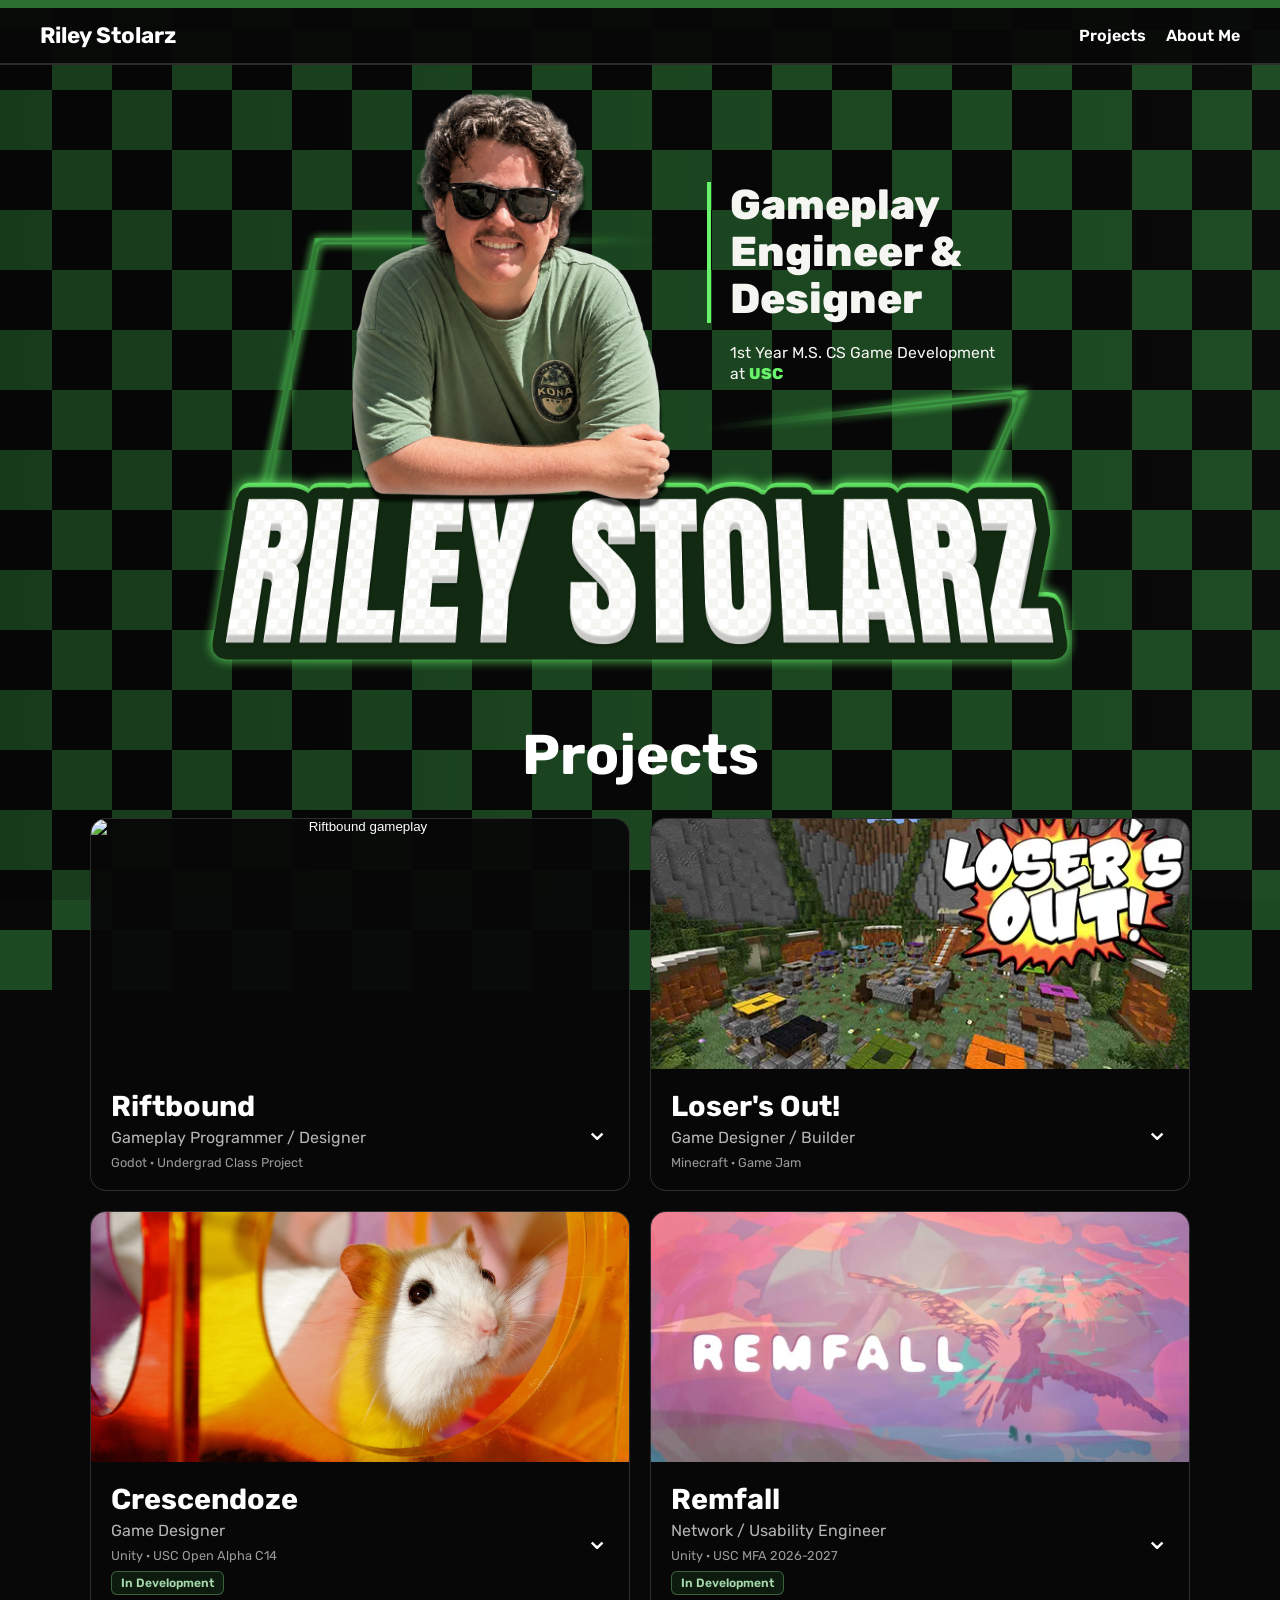
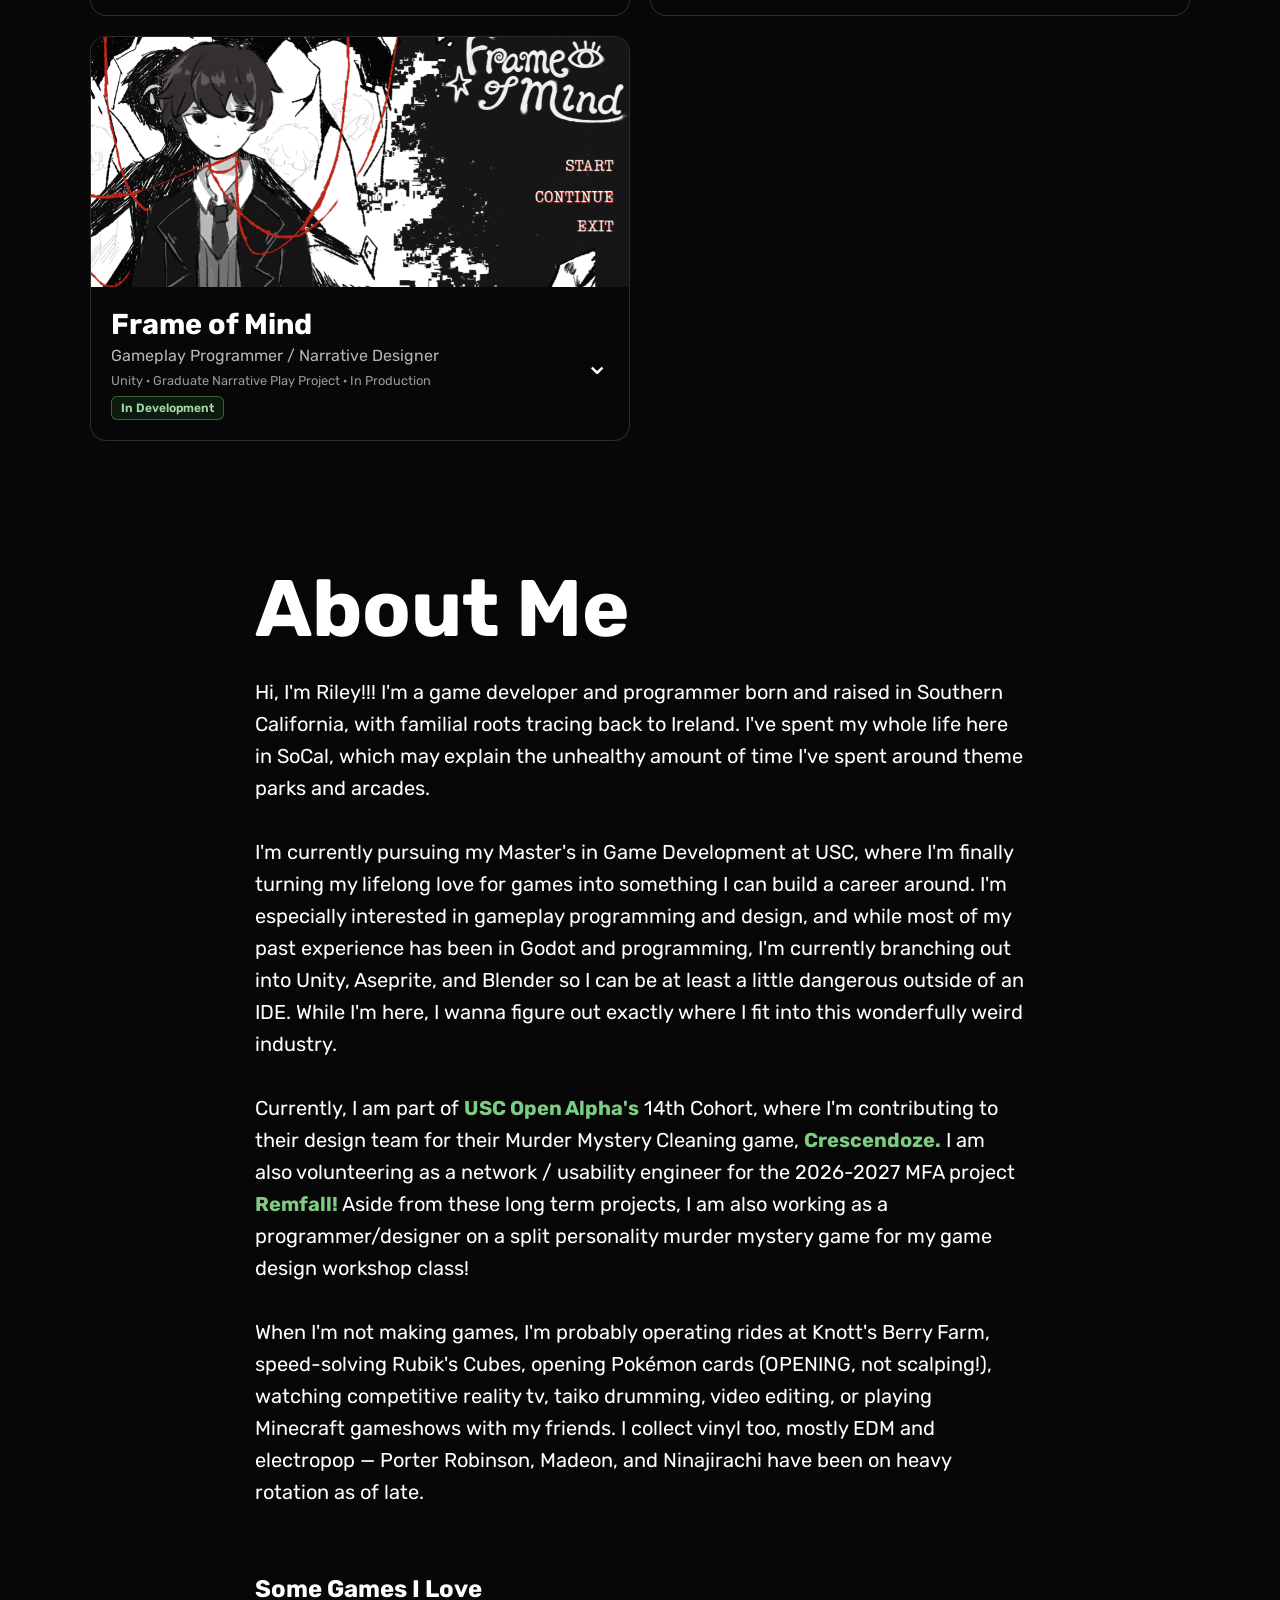
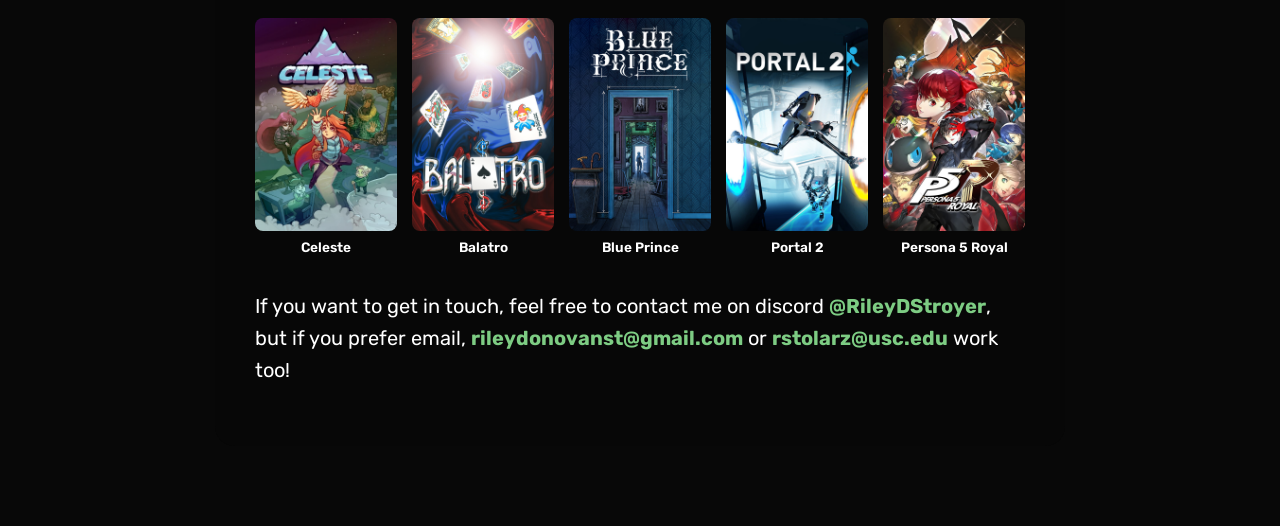
==== commit 608c2223: "Added Frame of Mind Project Card Ongoing Narrative Play Project Added" ====
--- a/index.html
+++ b/index.html
@@ -330,7 +330,7 @@
                         <div>
                             <h3>Remfall</h3>
                             <p>Network / Usability Engineer</p>
-                            <span class="project-meta">Unity / USC MFA 2026-2027</span>
+                            <span class="project-meta">Unity · USC MFA 2026-2027</span>
                             <span class="project-status">In Development</span>
                         </div>
 
@@ -376,20 +376,20 @@
                 <!-- #endregion -->
             
                 <!-- #region FRAME OF MIND -->
-                <!--
-                <article class="project-card" id="PROJECT-ID">
+                <article class="project-card" id="frameofmind">
 
                 <button
                     class="project-toggle"
                     type="button"
                     aria-expanded="false"
-                    aria-controls="PROJECT-ID-details"
+                    aria-controls="frameofmind-details"
                 >
                     <div class="project-card-info">
                         <div>
-                            <h3>PROJECT NAME</h3>
-                            <p>YOUR ROLE</p>
-                            <span class="project-meta">ENGINE / PROJECT CONTEXT</span>
+                            <h3>Frame of Mind</h3>
+                            <p>Gameplay Programmer / Narrative Designer</p>
+                            <span class="project-meta">Unity · Graduate Narrative Play Project · In Production</span>
+                            <span class="project-status">In Development</span>
                         </div>
 
                         <span class="project-chevron" aria-hidden="true">⌄</span>
@@ -399,34 +399,36 @@
                 <div class="project-showcase">
 
                     <div class="project-media">
-                        <a
-                            class="project-image-button"
-                            href="PROJECT-LINK"
-                            target="_blank"
-                            rel="noopener noreferrer"
-                            aria-label="View PROJECT NAME"
-                        >
+                        <div class="project-image-button">
                             <img
-                                src="images/PROJECT-IMAGE.png"
-                                alt="PROJECT NAME screenshot"
+                                src="images/FrameOfMindv2.png"
+                                alt="Frame of Mind temp (I'll update this later when we have a dedicated splash screen"
                             >
-
-                            <span class="project-image-overlay">
-                                ▶ View Project
-                            </span>
-                        </a>
-                    </div>
-
-                    <div class="project-details" id="PROJECT-ID-details">
+                        </div>
+                    </div>
+
+                    <div class="project-details" id="frameofmind-details">
                         <div class="project-details-inner">
                             <div class="project-description">
-
-                                <p>
-                                    PROJECT DESCRIPTION
-                                </p>
-
-                                <p>
-                                    YOUR CONTRIBUTIONS / EXPERIENCE
+                                
+                                <h4>About the Game</h4>
+                                <p>
+                                    Frame of Mind is a 2D narrative-driven murder mystery that takes place
+                                    entirely within the mind of a private detective. Playing as one of his
+                                    multiple personalities, you must investigate the murder of a fellow personality 
+                                    by exploring the mindscape, gathering evidence, and questioning its inhabitants. 
+                                    As the investigation unfolds, you begin to uncover a much larger mystery surrounding
+                                    your own existence... 
+                                </p>
+                                
+                                <h4>About the Game</h4>
+                                <p>
+                                    I serve as both the lead programmer and a designer on Frame of Mind, leading
+                                    the game's technical development in Unity while also contributing to the development
+                                    of its narrative. My work focuses on translating narrative concepts into interactive
+                                    gameplay, including branching dialogue, evidence collection, and investigation mechanics.
+                                    I also contribute to story revisions, puzzle design, and the overall structure of the player
+                                    experience.
                                 </p>
 
                             </div>
@@ -435,7 +437,6 @@
 
                 </div>
                 </article>
-                -->
                 <!-- #endregion -->
             
                 <!-- #region TEMPLATE PROJECT -->
@@ -528,7 +529,7 @@
                 <br><br>
                 When I'm not making games, I'm probably operating rides at Knott's Berry Farm,
                 speed-solving Rubik's Cubes, opening Pokémon cards (OPENING, not scalping!), 
-                watching competitive reality tv, taiko drumming, or playing Minecraft gameshows with my friends. 
+                watching competitive reality tv, taiko drumming, video editing, or playing Minecraft gameshows with my friends. 
                 I collect vinyl too, mostly EDM and electropop — Porter Robinson, Madeon, and 
                 Ninajirachi have been on heavy rotation as of late.
                 <br><br>
--- a/style.css
+++ b/style.css
@@ -197,8 +197,9 @@
 
 .hero-education {
     margin: 2cqw 0 0 2.45cqw;
-    font-size: 2cqw;
-    line-height: 1.5;
+    font-size: 1.65cqw;
+    line-height: 1.35;
+    white-space: nowrap;
 }
 
 .hero-education strong {
@@ -651,6 +652,26 @@
 
     .project-image-button img {
         height: 150px;
+    }
+
+    .top-bar {
+        padding: 12px 16px;
+        gap: 12px;
+    }
+
+    .top-bar-name {
+        font-size: 1rem;
+        white-space: nowrap;
+    }
+
+    .top-bar nav {
+        gap: 14px;
+        flex-shrink: 0;
+    }
+
+    .top-bar nav a {
+        font-size: 0.85rem;
+        white-space: nowrap;
     }
 
 }
